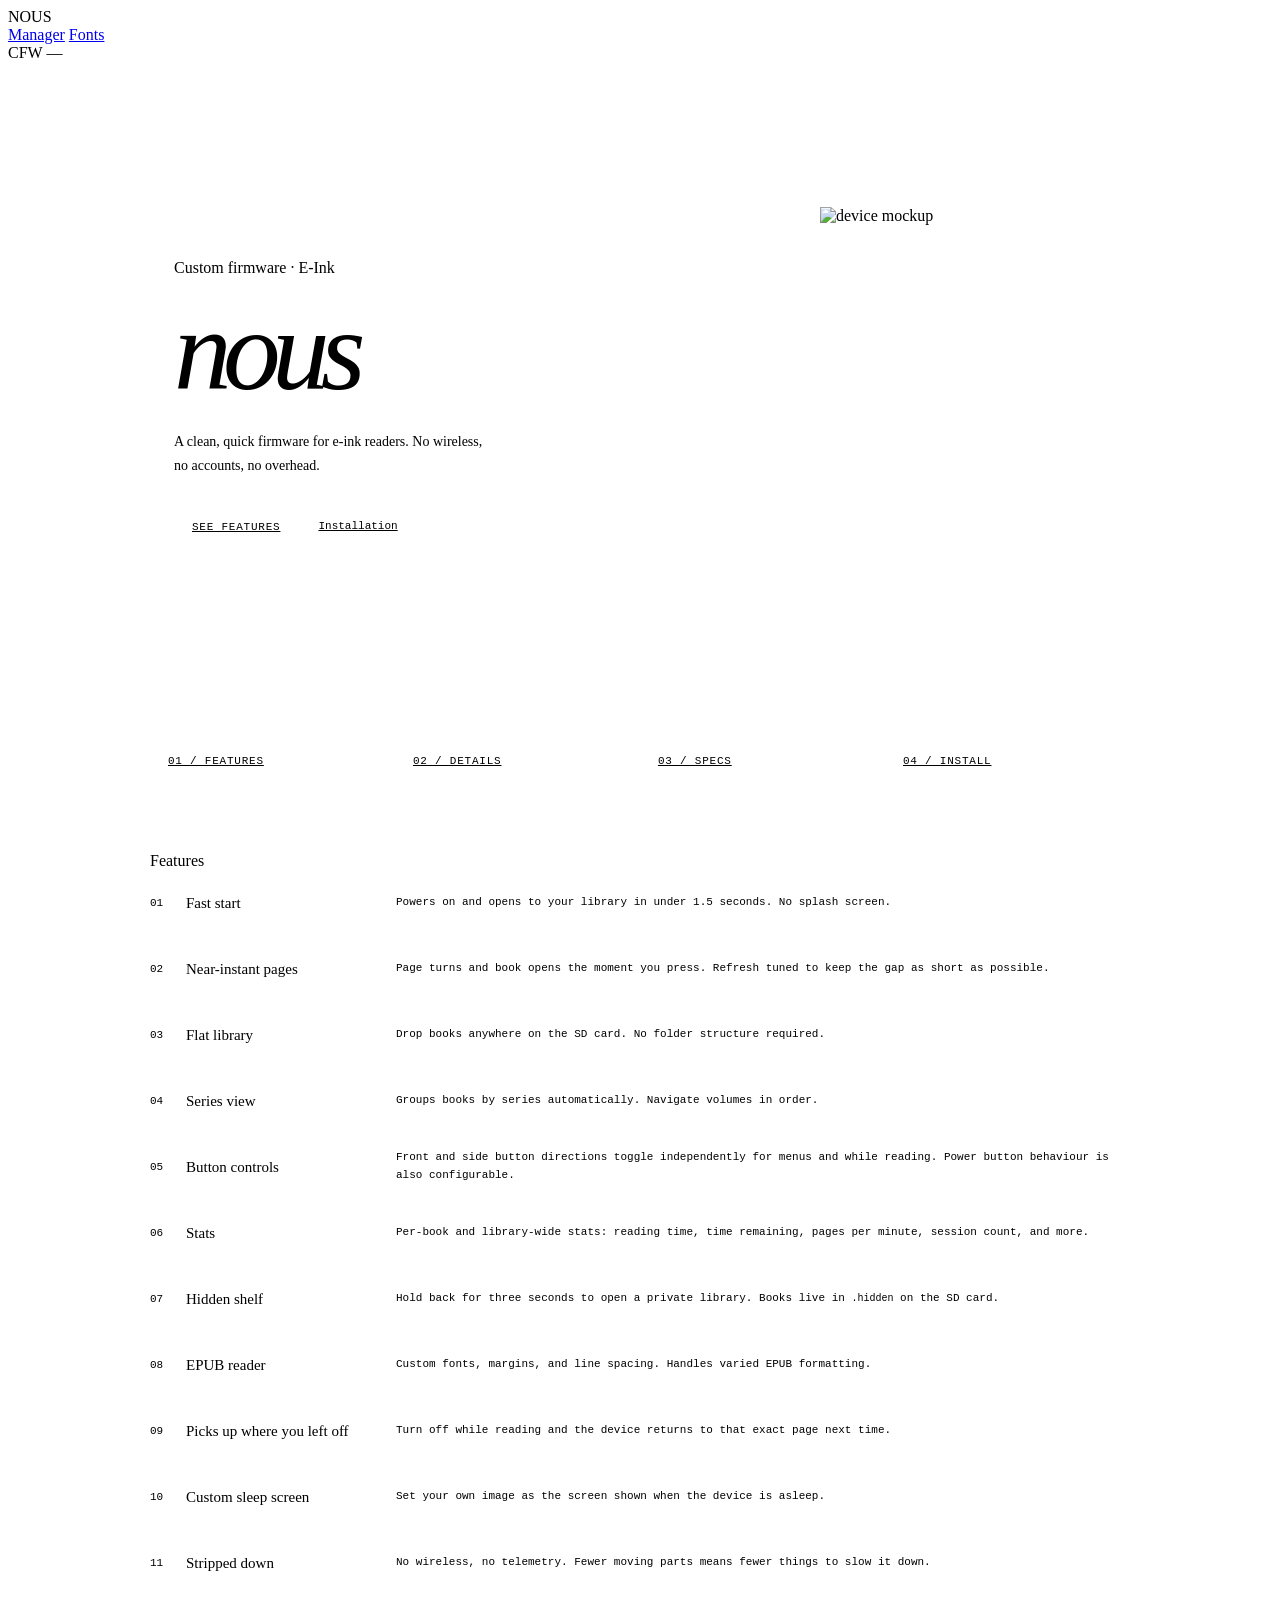
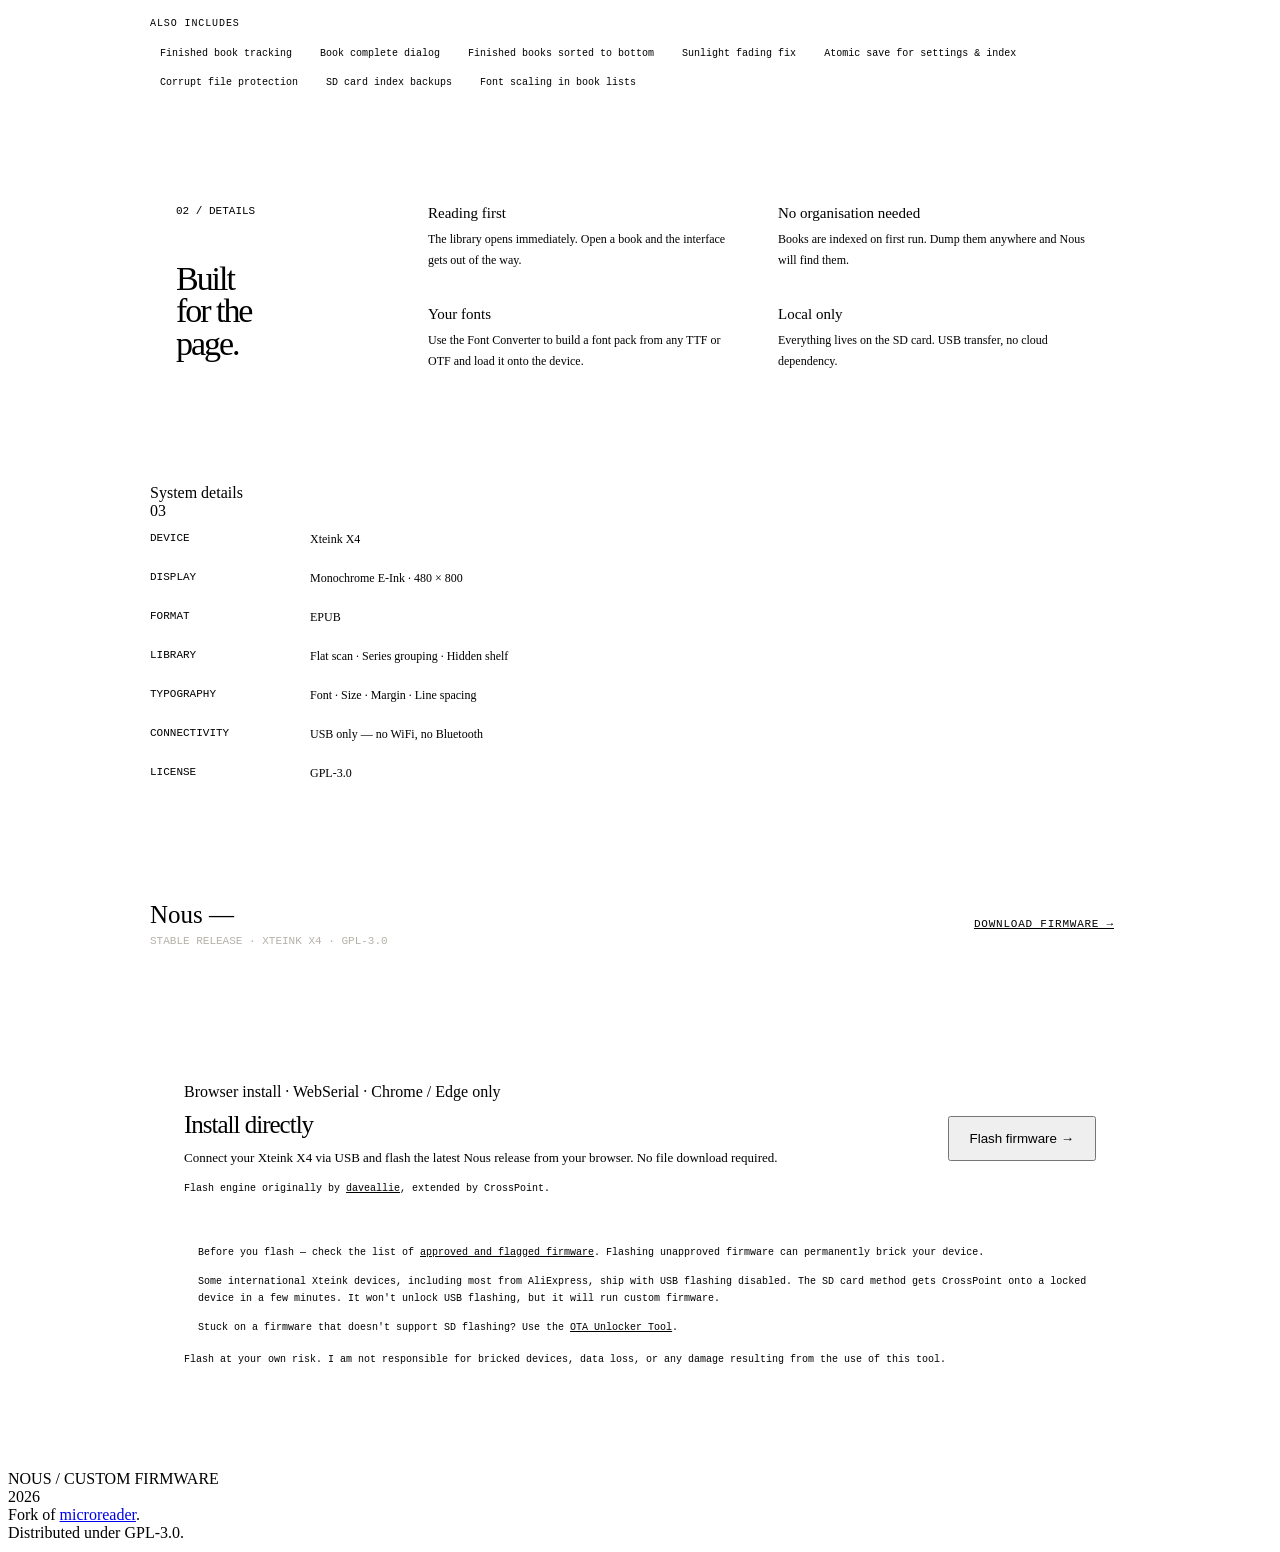
==== web/index.html @ e0e3e3c5 "Added download" ====
<!DOCTYPE html>
<html lang="en">
<head>
<meta charset="UTF-8">
<meta name="viewport" content="width=device-width, initial-scale=1.0">
<title>Nous — Custom Firmware</title>
<link rel="stylesheet" href="/css/style.css">
<style>
  /* ── Hero ── */
  .hero {
    max-width: 980px;
    margin: 0 auto;
    min-height: 680px;
    display: grid;
    grid-template-columns: 1fr 310px;
    gap: 80px;
    align-items: center;
  }
  .hero-copy { padding-left: 24px; }
  .hero h1 {
    font-size: clamp(68px, 9vw, 122px);
    line-height: .82;
    letter-spacing: -.075em;
    font-weight: 400;
    margin: 26px 0 32px;
  }
  .hero h1 em { font-style: italic; }
  .hero-text {
    max-width: 320px;
    color: var(--muted);
    font-size: 14px;
    line-height: 1.75;
  }
  .hero-actions {
    margin-top: 30px;
    display: flex;
    align-items: center;
    gap: 20px;
  }
  .action-primary {
    background: var(--ink);
    color: var(--bg);
    padding: 12px 18px;
    font-family: "DM Mono", monospace;
    font-size: 11px;
    text-transform: uppercase;
    letter-spacing: .07em;
    display: inline-block;
  }
  .action-primary:hover { background: #444; }
  .action-secondary {
    font-family: "DM Mono", monospace;
    font-size: 11px;
    color: var(--muted);
    border-bottom: 1px solid var(--muted);
    padding-bottom: 2px;
  }
  .action-secondary:hover { color: var(--ink); border-color: var(--ink); }

  /* ── Device mockup ── */
  .reader-wrap img {
    display: block;
    width: 272px;
    height: 390px;
    object-fit: cover;
  }

  /* ── Mini nav ── */
  .mini-nav {
    max-width: 980px;
    margin: 0 auto 72px;
    border-top: 1px solid var(--line);
    border-bottom: 1px solid var(--line);
    display: grid;
    grid-template-columns: repeat(4, 1fr);
  }
  .mini-nav a {
    padding: 13px 18px;
    border-right: 1px solid var(--line);
    font-family: "DM Mono", monospace;
    font-size: 11px;
    color: var(--muted);
    text-transform: uppercase;
    letter-spacing: .07em;
  }
  .mini-nav a:last-child { border-right: none; }
  .mini-nav a:hover { background: var(--soft); color: var(--ink); }

  /* ── Features ── */
  .feature-section { max-width: 980px; margin: 0 auto; padding-bottom: 80px; }
  .features { border-top: 1px solid var(--ink); }
  .feature {
    display: grid;
    grid-template-columns: 36px 210px 1fr;
    min-height: 66px;
    align-items: center;
    border-bottom: 1px solid var(--line);
  }
  .feature:hover { background: rgba(235,229,217,.45); }
  .feature-no { font-family: "DM Mono", monospace; font-size: 11px; color: var(--brown); }
  .feature-name { font-size: 15px; }
  .feature-description { font-family: "DM Mono", monospace; font-size: 11px; color: var(--muted); line-height: 1.6; }

  /* ── Also section ── */
  .also-section {
    border-top: 1px solid var(--line);
    padding: 22px 0 0;
    margin-top: 0;
  }
  .also-label {
    font-family: "DM Mono", monospace;
    font-size: 10px;
    color: var(--muted);
    text-transform: uppercase;
    letter-spacing: .09em;
    margin-bottom: 14px;
  }
  .also-grid {
    display: flex;
    flex-wrap: wrap;
    gap: 8px;
  }
  .also-grid span {
    font-family: "DM Mono", monospace;
    font-size: 10px;
    color: var(--muted);
    background: var(--soft);
    padding: 5px 10px;
    border: 1px solid var(--line);
  }

  /* ── Mid ── */
  .mid {
    max-width: 980px;
    margin: 0 auto 80px;
    display: grid;
    grid-template-columns: 240px 1fr;
    border-top: 1px solid var(--line);
    border-bottom: 1px solid var(--line);
  }
  .mid-label {
    padding: 32px 26px;
    border-right: 1px solid var(--line);
    background: var(--soft);
  }
  .mid-label .number { font-family: "DM Mono", monospace; font-size: 11px; color: var(--brown); }
  .mid-label h2 {
    font-size: 34px;
    line-height: .95;
    font-weight: 400;
    letter-spacing: -.06em;
    margin: 46px 0 0;
  }
  .mid-content {
    padding: 32px 38px;
    display: grid;
    grid-template-columns: 1fr 1fr;
    gap: 36px;
  }
  .small-block h3 { font-size: 15px; font-weight: 500; margin: 0 0 7px; }
  .small-block p { margin: 0; color: var(--muted); font-size: 12px; line-height: 1.72; }

  /* ── Specs ── */
  .spec-section { max-width: 980px; margin: 0 auto 80px; }
  .spec-table { border-top: 1px solid var(--ink); }
  .spec-row {
    display: grid;
    grid-template-columns: 160px 1fr;
    padding: 12px 0;
    border-bottom: 1px solid var(--line);
  }
  .spec-key { font-family: "DM Mono", monospace; font-size: 11px; color: var(--muted); text-transform: uppercase; }
  .spec-value { font-size: 12px; }

  /* ── Install ── */
  .install {
    max-width: 980px;
    margin: 0 auto 80px;
    background: var(--ink);
    color: var(--bg);
    padding: 28px 34px;
    display: flex;
    justify-content: space-between;
    align-items: center;
  }
  .install h2 { font-size: 25px; font-weight: 400; margin: 0 0 6px; }
  .install p { margin: 0; color: #b5b1a8; font-family: "DM Mono", monospace; font-size: 11px; }
  .install a {
    background: var(--bg);
    color: var(--ink);
    padding: 11px 16px;
    font-family: "DM Mono", monospace;
    font-size: 11px;
    text-transform: uppercase;
    letter-spacing: .07em;
    flex-shrink: 0;
    margin-left: 24px;
  }
  .install a:hover { background: var(--soft); }

  /* ── Flash section ── */
  .flash-section {
    max-width: 980px;
    margin: 0 auto 80px;
    border: 1px solid var(--line);
  }
  .flash-main {
    display: flex;
    justify-content: space-between;
    align-items: flex-start;
    gap: 32px;
    padding: 28px 34px;
    border-bottom: 1px solid var(--line);
  }
  .flash-credits {
    font-family: "DM Mono", monospace;
    font-size: 10px;
    color: var(--muted);
  }
  .flash-notices {
    padding: 22px 34px;
    display: flex;
    flex-direction: column;
    gap: 12px;
  }
  .flash-notice {
    font-family: "DM Mono", monospace;
    font-size: 10px;
    color: var(--muted);
    line-height: 1.7;
    padding-left: 14px;
    border-left: 2px solid var(--line);
  }
  .flash-notice-warn {
    border-left-color: var(--warn);
    color: var(--ink);
  }
  .flash-disclaimer {
    font-family: "DM Mono", monospace;
    font-size: 10px;
    color: var(--muted);
    line-height: 1.6;
    margin-top: 4px;
  }
  .flash-notices a, .flash-main a {
    color: var(--ink);
    border-bottom: 1px solid var(--ink);
    padding-bottom: 1px;
  }
  .flash-notices a:hover, .flash-main a:hover {
    color: var(--brown);
    border-color: var(--brown);
  }
  .flash-step {
    display: flex;
    align-items: center;
    gap: 10px;
    font-family: "DM Mono", monospace;
    font-size: 10px;
    color: var(--muted);
    padding: 5px 0;
  }
  .flash-step.running { color: var(--ink); }
  .flash-step.done { color: var(--ok); }
  .flash-step.error { color: var(--err); }
  .step-dot {
    width: 6px; height: 6px;
    border-radius: 50%;
    background: var(--line);
    flex-shrink: 0;
  }
  .flash-step.running .step-dot { background: var(--ink); }
  .flash-step.done .step-dot { background: var(--ok); }
  .flash-step.error .step-dot { background: var(--err); }

  /* ── Mobile ── */
  @media (max-width: 750px) {
    .hero { display: block; min-height: auto; padding: 68px 12px 80px; }
    .hero-copy { padding-left: 0; }
    .hero h1 { font-size: 23vw; }
    .reader-wrap { margin-top: 80px; }
    .reader { width: 250px; height: 355px; }
    .mini-nav { grid-template-columns: 1fr 1fr; margin-bottom: 52px; }
    .mini-nav a:nth-child(2) { border-right: none; }
    .mini-nav a:nth-child(-n+2) { border-bottom: 1px solid var(--line); }
    .feature { grid-template-columns: 30px 1fr; padding: 13px 0; }
    .feature-description { grid-column: 2; margin-top: 4px; }
    .mid { grid-template-columns: 1fr; }
    .mid-label { border-right: none; border-bottom: 1px solid var(--line); }
    .mid-content { grid-template-columns: 1fr; gap: 22px; }
    .spec-row { grid-template-columns: 110px 1fr; }
    .install { display: block; padding: 22px; }
    .install a { display: inline-block; margin-top: 22px; margin-left: 0; }
    .flash-main { flex-direction: column; padding: 22px; }
    .flash-notices { padding: 16px 22px; }
  }
</style>
</head>
<body>

<header class="top">
  <span class="wordmark">NOUS</span>
  <nav class="top-nav">
    <a href="/manager">Manager</a>
    <a href="/fonts">Fonts</a>
  </nav>
  <div class="top-right">
    <span>CFW</span>
    <span id="version">—</span>
  </div>
</header>

<div class="frame">

  <!-- HERO -->
  <section class="hero">
    <div class="hero-copy">
      <div class="tiny-label">Custom firmware · E-Ink</div>
      <h1><em>nous</em></h1>
      <div class="hero-text">
        A clean, quick firmware for e-ink readers.
        No wireless, no accounts, no overhead.
      </div>
      <div class="hero-actions">
        <a href="#features" class="action-primary">See features</a>
        <a href="#install" class="action-secondary">Installation</a>
      </div>
    </div>

    <div class="reader-wrap">
      <img src="https://placehold.co/272x390/222220/eeeade?text=device" alt="device mockup">
    </div>
  </section>

  <!-- MINI NAV -->
  <nav class="mini-nav">
    <a href="#features">01 / Features</a>
    <a href="#details">02 / Details</a>
    <a href="#specs">03 / Specs</a>
    <a href="#install">04 / Install</a>
  </nav>

  <!-- FEATURES -->
  <section class="feature-section" id="features">
    <div class="section-top">
      <div class="section-title">Features</div>
    </div>
    <div class="features">
      <div class="feature">
        <div class="feature-no">01</div>
        <div class="feature-name">Fast start</div>
        <div class="feature-description">Powers on and opens to your library in under 1.5 seconds. No splash screen.</div>
      </div>
      <div class="feature">
        <div class="feature-no">02</div>
        <div class="feature-name">Near-instant pages</div>
        <div class="feature-description">Page turns and book opens the moment you press. Refresh tuned to keep the gap as short as possible.</div>
      </div>
      <div class="feature">
        <div class="feature-no">03</div>
        <div class="feature-name">Flat library</div>
        <div class="feature-description">Drop books anywhere on the SD card. No folder structure required.</div>
      </div>
      <div class="feature">
        <div class="feature-no">04</div>
        <div class="feature-name">Series view</div>
        <div class="feature-description">Groups books by series automatically. Navigate volumes in order.</div>
      </div>
      <div class="feature">
        <div class="feature-no">05</div>
        <div class="feature-name">Button controls</div>
        <div class="feature-description">Front and side button directions toggle independently for menus and while reading. Power button behaviour is also configurable.</div>
      </div>
      <div class="feature">
        <div class="feature-no">06</div>
        <div class="feature-name">Stats</div>
        <div class="feature-description">Per-book and library-wide stats: reading time, time remaining, pages per minute, session count, and more.</div>
      </div>
      <div class="feature">
        <div class="feature-no">07</div>
        <div class="feature-name">Hidden shelf</div>
        <div class="feature-description">Hold back for three seconds to open a private library. Books live in <span style="font-family:'DM Mono',monospace;font-size:10px">.hidden</span> on the SD card.</div>
      </div>
      <div class="feature">
        <div class="feature-no">08</div>
        <div class="feature-name">EPUB reader</div>
        <div class="feature-description">Custom fonts, margins, and line spacing. Handles varied EPUB formatting.</div>
      </div>
      <div class="feature">
        <div class="feature-no">09</div>
        <div class="feature-name">Picks up where you left off</div>
        <div class="feature-description">Turn off while reading and the device returns to that exact page next time.</div>
      </div>
      <div class="feature">
        <div class="feature-no">10</div>
        <div class="feature-name">Custom sleep screen</div>
        <div class="feature-description">Set your own image as the screen shown when the device is asleep.</div>
      </div>
      <div class="feature">
        <div class="feature-no">11</div>
        <div class="feature-name">Stripped down</div>
        <div class="feature-description">No wireless, no telemetry. Fewer moving parts means fewer things to slow it down.</div>
      </div>
    </div>

    <div class="also-section">
      <div class="also-label">Also includes</div>
      <div class="also-grid">
        <span>Finished book tracking</span>
        <span>Book complete dialog</span>
        <span>Finished books sorted to bottom</span>
        <span>Sunlight fading fix</span>
        <span>Atomic save for settings &amp; index</span>
        <span>Corrupt file protection</span>
        <span>SD card index backups</span>
        <span>Font scaling in book lists</span>
      </div>
    </div>
  </section>

  <!-- DETAILS -->
  <section class="mid" id="details">
    <div class="mid-label">
      <div class="number">02 / DETAILS</div>
      <h2>Built<br>for the<br>page.</h2>
    </div>
    <div class="mid-content">
      <div class="small-block">
        <h3>Reading first</h3>
        <p>The library opens immediately. Open a book and the interface gets out of the way.</p>
      </div>
      <div class="small-block">
        <h3>No organisation needed</h3>
        <p>Books are indexed on first run. Dump them anywhere and Nous will find them.</p>
      </div>
      <div class="small-block">
        <h3>Your fonts</h3>
        <p>Use the Font Converter to build a font pack from any TTF or OTF and load it onto the device.</p>
      </div>
      <div class="small-block">
        <h3>Local only</h3>
        <p>Everything lives on the SD card. USB transfer, no cloud dependency.</p>
      </div>
    </div>
  </section>

  <!-- SPECS -->
  <section class="spec-section" id="specs">
    <div class="section-top">
      <div class="section-title">System details</div>
      <div class="section-number">03</div>
    </div>
    <div class="spec-table">
      <div class="spec-row">
        <div class="spec-key">Device</div>
        <div class="spec-value">Xteink X4</div>
      </div>
      <div class="spec-row">
        <div class="spec-key">Display</div>
        <div class="spec-value">Monochrome E-Ink · 480 × 800</div>
      </div>
      <div class="spec-row">
        <div class="spec-key">Format</div>
        <div class="spec-value">EPUB</div>
      </div>
      <div class="spec-row">
        <div class="spec-key">Library</div>
        <div class="spec-value">Flat scan · Series grouping · Hidden shelf</div>
      </div>
      <div class="spec-row">
        <div class="spec-key">Typography</div>
        <div class="spec-value">Font · Size · Margin · Line spacing</div>
      </div>
      <div class="spec-row">
        <div class="spec-key">Connectivity</div>
        <div class="spec-value">USB only — no WiFi, no Bluetooth</div>
      </div>
      <div class="spec-row">
        <div class="spec-key">License</div>
        <div class="spec-value">GPL-3.0</div>
      </div>
    </div>
  </section>

  <!-- INSTALL -->
  <section class="install" id="install">
    <div>
      <h2>Nous <span id="install-version">—</span></h2>
      <p>STABLE RELEASE · XTEINK X4 · GPL-3.0</p>
    </div>
    <a href="https://github.com/unitreign/nous/releases/latest" target="_blank" rel="noopener">
      Download firmware →
    </a>
  </section>

  <!-- BROWSER FLASH -->
  <section class="flash-section">
    <div class="flash-main">
      <div class="flash-left">
        <div class="tiny-label" style="margin-bottom:10px">Browser install · WebSerial · Chrome / Edge only</div>
        <h2 style="font-size:25px;font-weight:400;margin:0 0 8px;letter-spacing:-.04em">Install directly</h2>
        <p style="margin:0 0 14px;font-size:13px;color:var(--muted);line-height:1.7">
          Connect your Xteink X4 via USB and flash the latest Nous release from your browser. No file download required.
        </p>
        <div class="flash-credits">
          Flash engine originally by <a href="https://github.com/daveallie" target="_blank" rel="noopener">daveallie</a>,
          extended by CrossPoint.
        </div>
      </div>
      <button id="flash-btn" class="btn-primary" style="flex-shrink:0;align-self:center;padding:13px 20px">
        Flash firmware →
      </button>
    </div>

    <div class="flash-notices">
      <div class="flash-notice flash-notice-warn">
        Before you flash — check the list of
        <a href="https://brickclub.pages.dev/" target="_blank" rel="noopener">approved and flagged firmware</a>.
        Flashing unapproved firmware can permanently brick your device.
      </div>
      <div class="flash-notice">
        Some international Xteink devices, including most from AliExpress, ship with USB flashing disabled.
        The SD card method gets CrossPoint onto a locked device in a few minutes.
        It won't unlock USB flashing, but it will run custom firmware.
      </div>
      <div class="flash-notice">
        Stuck on a firmware that doesn't support SD flashing? Use the
        <a href="https://crosspointreader.com/unlocker" target="_blank" rel="noopener">OTA Unlocker Tool</a>.
      </div>
      <div class="flash-disclaimer">
        Flash at your own risk. I am not responsible for bricked devices, data loss, or any damage
        resulting from the use of this tool.
      </div>
    </div>
  </section>

</div>

<!-- CONFIRM MODAL -->
<div id="flash-confirm-modal" class="modal" style="display:none">
  <div class="modal-box">
    <div class="modal-title">Flash Nous to Xteink X4?</div>
    <div class="modal-body">
      <p style="margin:0 0 10px">This will download the latest release and flash it to your Xteink X4.</p>
      <p style="margin:0">
        Flashing carries risk. I am not responsible for bricked devices,
        data loss, or any damage resulting from this tool.
      </p>
    </div>
    <div class="modal-actions">
      <button class="btn-secondary" id="flash-cancel-btn">Cancel</button>
      <button class="btn-primary" id="flash-go-btn">I understand — connect device</button>
    </div>
  </div>
</div>

<!-- PROGRESS MODAL -->
<div id="flash-progress-modal" class="modal" style="display:none">
  <div class="modal-box" style="min-width:380px">
    <div class="modal-title" id="flash-modal-title">Flashing Nous…</div>
    <div id="flash-steps-list" style="margin:16px 0"></div>
    <div class="progress-wrap" id="flash-prog-wrap">
      <div class="progress-fill" id="flash-prog-fill"></div>
    </div>
    <div class="status-bar" id="flash-prog-status" style="margin-top:8px"></div>
    <div id="flash-success" style="display:none;margin-top:18px">
      <div class="status-bar status-ok" style="margin-bottom:14px">
        Flash complete. Unplug and replug the USB cable to restart — or unplug, press the reset button, then hold the power button for a few seconds.
      </div>
      <button class="btn-primary" id="flash-close-btn">Close</button>
    </div>
    <div id="flash-error" style="display:none;margin-top:18px">
      <div class="status-bar status-err" id="flash-error-msg" style="margin-bottom:14px"></div>
      <button class="btn-secondary" id="flash-error-close-btn">Close</button>
    </div>
  </div>
</div>

<footer>
  <div>
    NOUS / CUSTOM FIRMWARE<br>
    2026
  </div>
  <div class="fork">
    Fork of <a href="https://github.com/CidVonHighwind/microreader" target="_blank" rel="noopener">microreader</a>.<br>
    Distributed under GPL-3.0.
  </div>
</footer>

<script>
  document.querySelectorAll('.top-nav a').forEach(a => {
    if (a.getAttribute('href') === location.pathname) a.classList.add('active');
  });
  fetch('https://api.github.com/repos/unitreign/nous/releases/latest')
    .then(r => r.ok ? r.json() : null)
    .then(d => {
      if (!d || !d.tag_name) return;
      const v = d.tag_name;
      document.getElementById('version').textContent = v;
      document.getElementById('install-version').textContent = v;
    })
    .catch(() => {});
</script>
<script type="module">
  import { runFlash, STEPS } from '/js/nous-flasher.js';

  const flashBtn       = document.getElementById('flash-btn');
  const confirmModal   = document.getElementById('flash-confirm-modal');
  const progressModal  = document.getElementById('flash-progress-modal');
  const cancelBtn      = document.getElementById('flash-cancel-btn');
  const goBtn          = document.getElementById('flash-go-btn');
  const closeBtn       = document.getElementById('flash-close-btn');
  const errCloseBtn    = document.getElementById('flash-error-close-btn');
  const stepsList      = document.getElementById('flash-steps-list');
  const progWrap       = document.getElementById('flash-prog-wrap');
  const progFill       = document.getElementById('flash-prog-fill');
  const progStatus     = document.getElementById('flash-prog-status');
  const successEl      = document.getElementById('flash-success');
  const errorEl        = document.getElementById('flash-error');
  const errorMsg       = document.getElementById('flash-error-msg');
  const modalTitle     = document.getElementById('flash-modal-title');

  // WebSerial availability check
  if (!('serial' in navigator)) {
    flashBtn.textContent = 'WebSerial not supported (use Chrome/Edge)';
    flashBtn.disabled = true;
  }

  flashBtn.addEventListener('click', () => { confirmModal.style.display = 'flex'; });
  cancelBtn.addEventListener('click', () => { confirmModal.style.display = 'none'; });
  closeBtn.addEventListener('click', () => { progressModal.style.display = 'none'; });
  errCloseBtn.addEventListener('click', () => { progressModal.style.display = 'none'; });

  // Step elements keyed by index
  let stepEls = [];

  function initStepsUI() {
    stepsList.innerHTML = '';
    stepEls = STEPS.map((label, i) => {
      const el = document.createElement('div');
      el.className = 'flash-step';
      el.innerHTML = `<span class="step-dot"></span><span>${label}</span>`;
      stepsList.appendChild(el);
      return el;
    });
    progWrap.classList.remove('visible');
    progFill.style.width = '0';
    progStatus.textContent = '';
    successEl.style.display = 'none';
    errorEl.style.display = 'none';
    modalTitle.textContent = 'Flashing Nous…';
  }

  goBtn.addEventListener('click', async () => {
    confirmModal.style.display = 'none';
    initStepsUI();
    progressModal.style.display = 'flex';

    try {
      await runFlash({
        onStep(i, label, status) {
          stepEls.forEach((el, j) => {
            if (j < i) el.className = 'flash-step done';
            else if (j === i) el.className = `flash-step ${status}`;
            else el.className = 'flash-step';
          });
        },
        onProgress(label, done, total) {
          progWrap.classList.add('visible');
          progFill.style.width = total ? `${(done / total * 100).toFixed(1)}%` : '0';
          progStatus.textContent = `${label} — ${total ? Math.round(done / total * 100) : 0}%`;
        },
        onStatus(msg) {
          progStatus.textContent = msg;
        },
      });
      modalTitle.textContent = 'Done';
      successEl.style.display = 'block';
    } catch (err) {
      modalTitle.textContent = 'Flash failed';
      errorMsg.textContent = err.message || String(err);
      errorEl.style.display = 'block';
      // Mark the running step as errored
      stepEls.forEach(el => { if (el.classList.contains('running')) el.className = 'flash-step error'; });
    }
  });
</script>
</body>
</html>
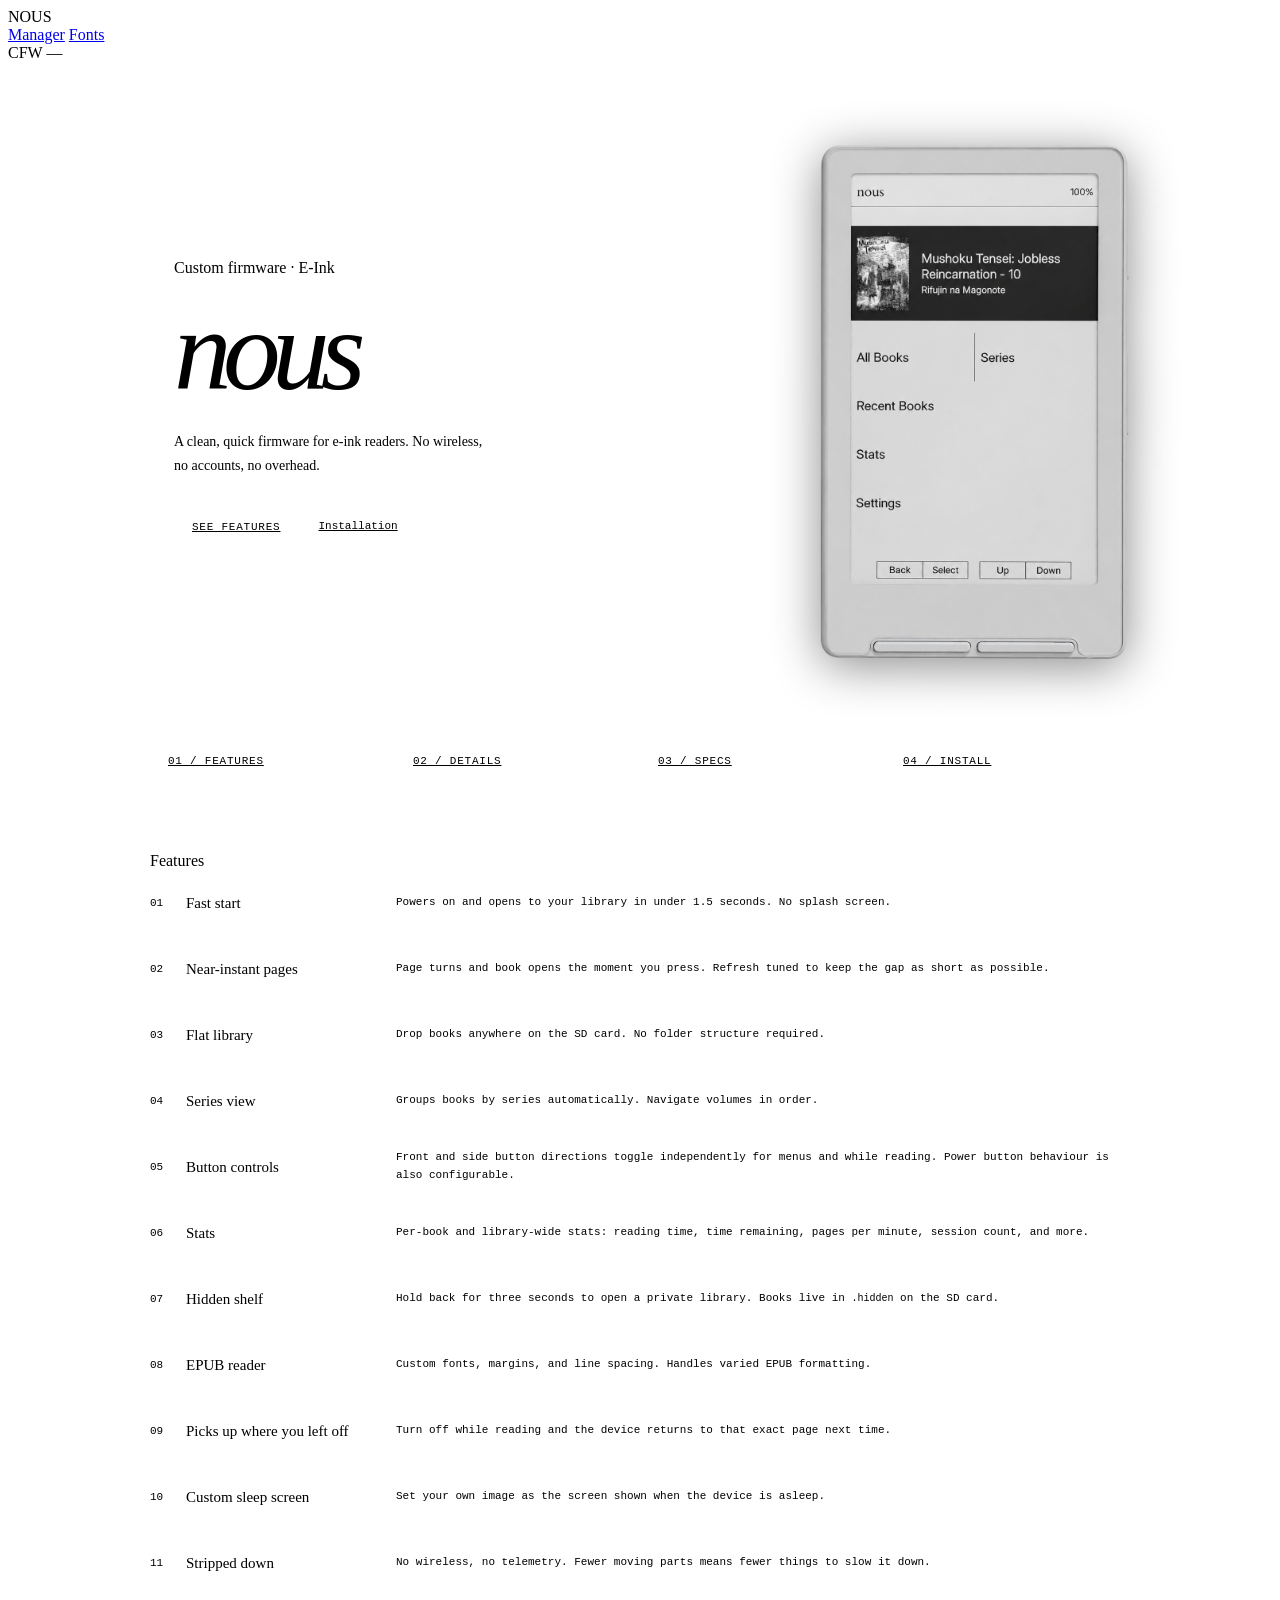
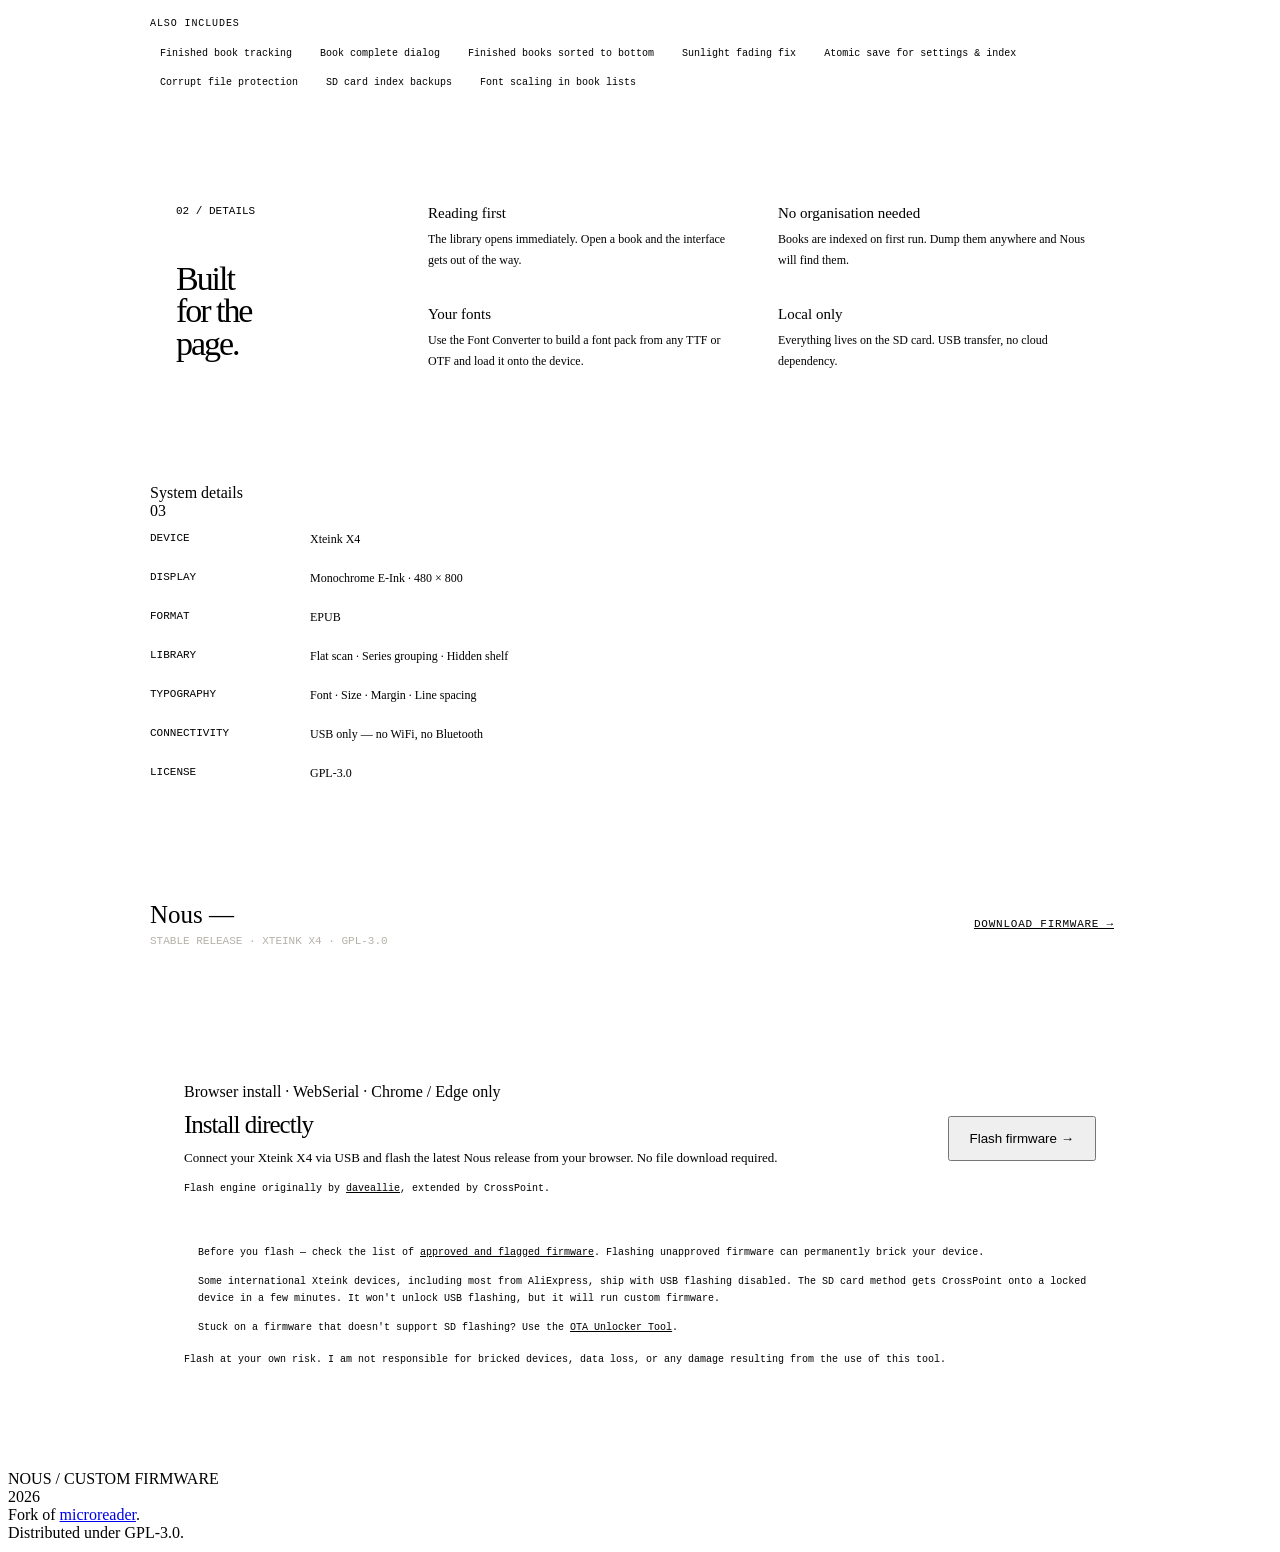
==== commit c71d7abd: "font manager + image" ====
--- a/web/index.html
+++ b/web/index.html
@@ -60,9 +60,8 @@
   /* ── Device mockup ── */
   .reader-wrap img {
     display: block;
-    width: 272px;
-    height: 390px;
-    object-fit: cover;
+    max-width: 100%;
+    height: auto;
   }
 
   /* ── Mini nav ── */
@@ -328,7 +327,7 @@
     </div>
 
     <div class="reader-wrap">
-      <img src="https://placehold.co/272x390/222220/eeeade?text=device" alt="device mockup">
+      <img src="/images/device.png" alt="device mockup" style="filter:drop-shadow(0 8px 24px rgba(0,0,0,0.45))">
     </div>
   </section>
 
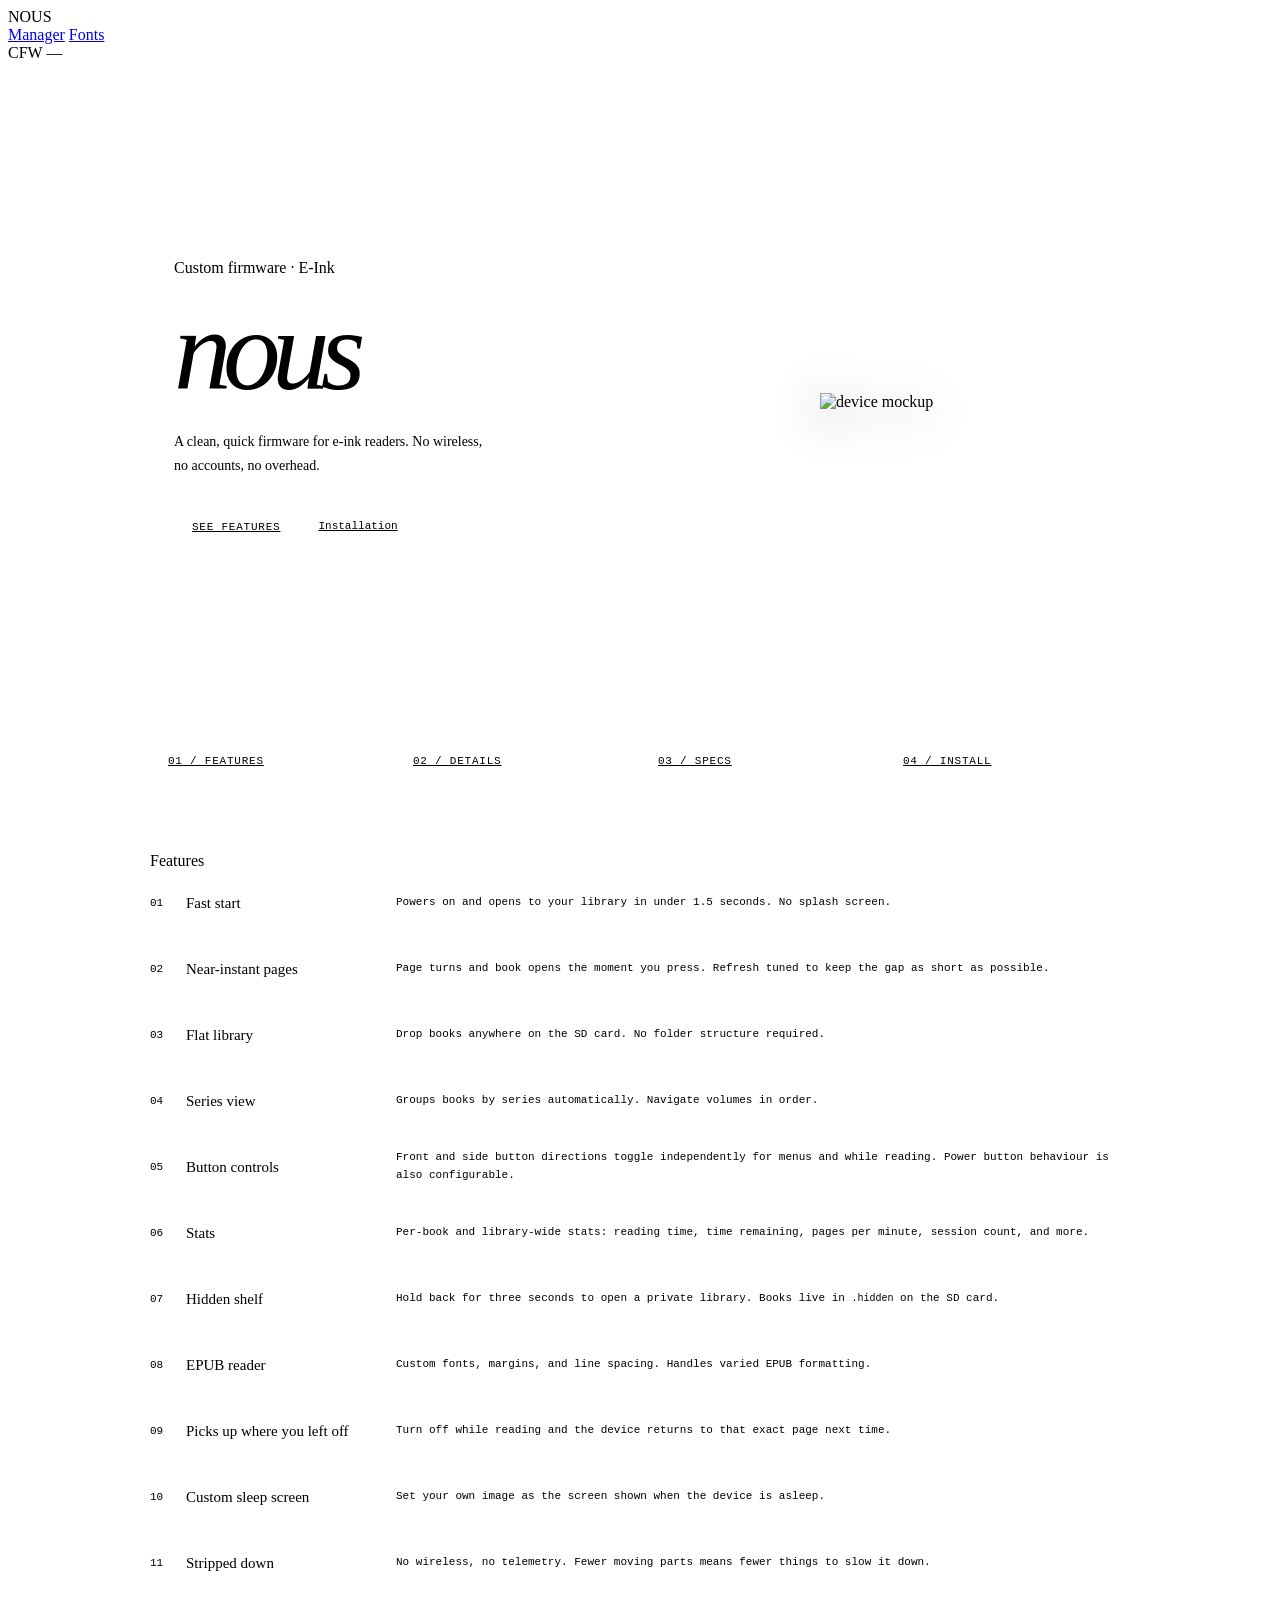
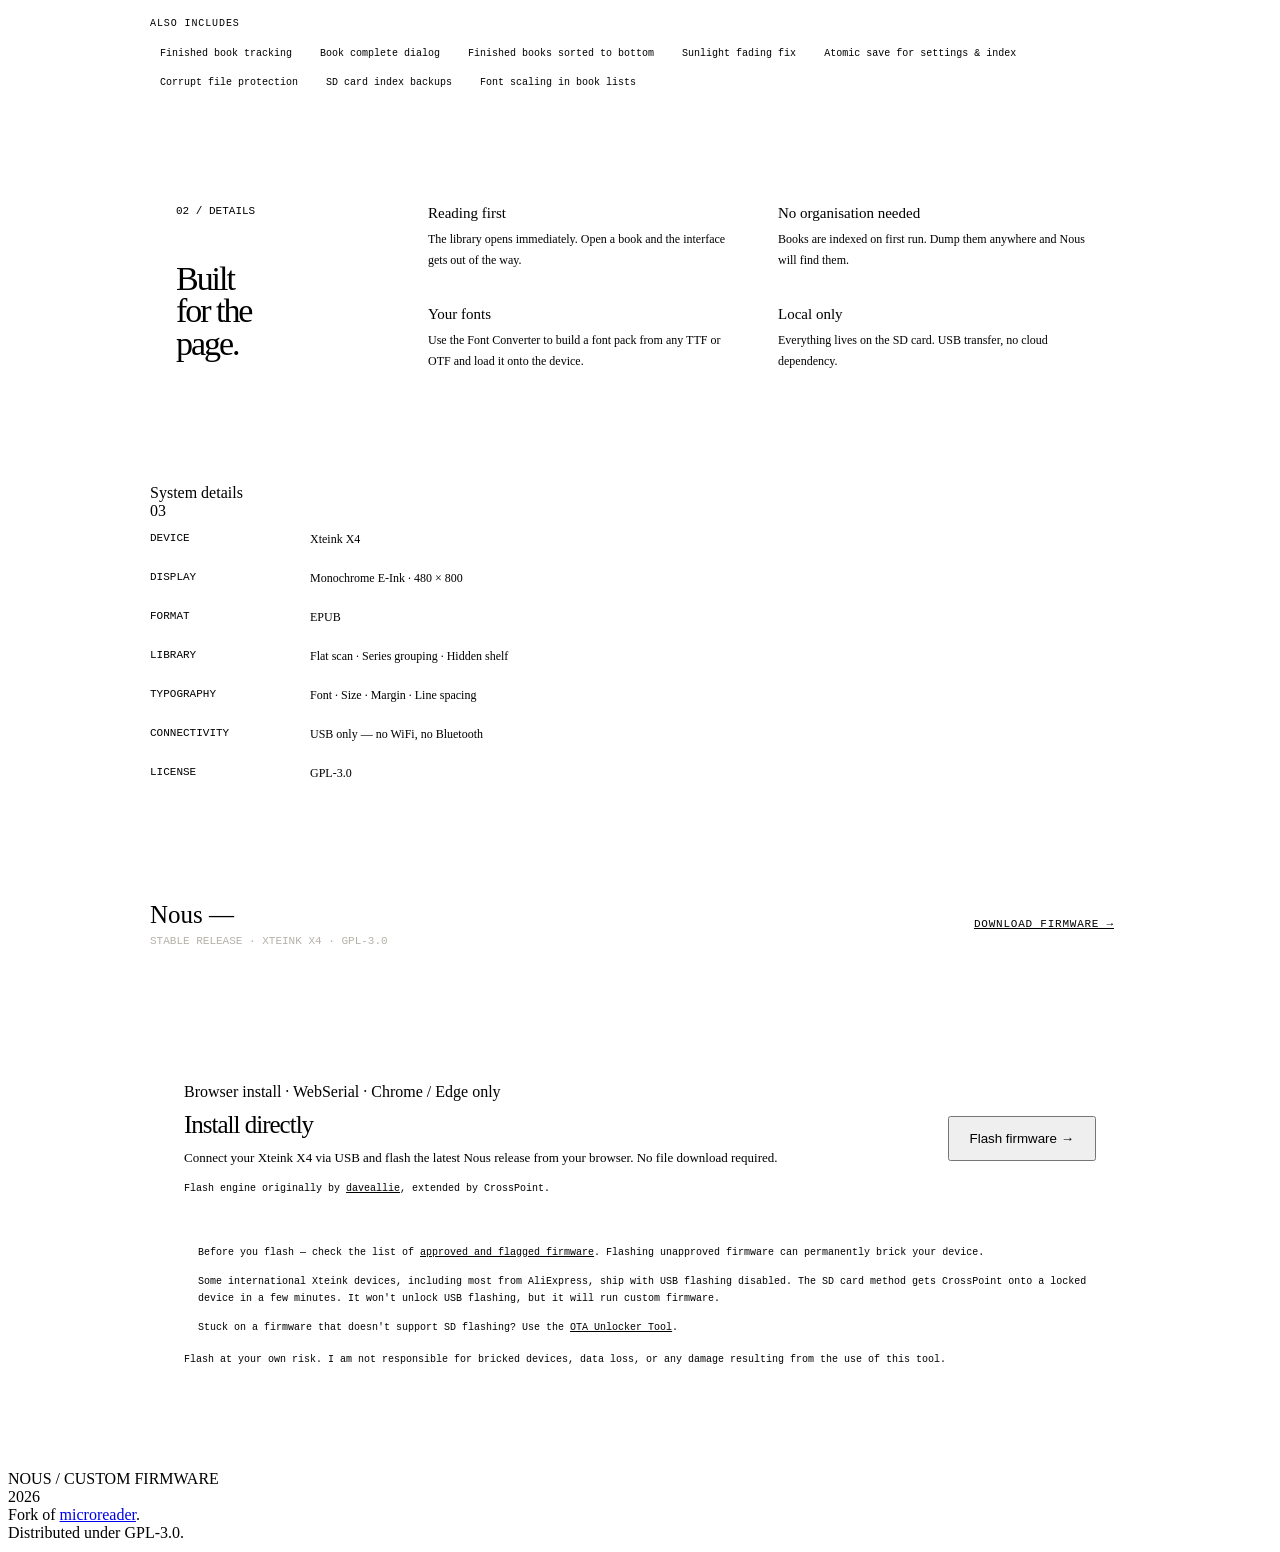
==== commit 22c4e5ef: "img" ====
--- a/web/index.html
+++ b/web/index.html
@@ -327,7 +327,7 @@
     </div>
 
     <div class="reader-wrap">
-      <img src="/images/device.png" alt="device mockup" style="filter:drop-shadow(0 8px 24px rgba(0,0,0,0.45))">
+      <img src="https://raw.githubusercontent.com/unitreign/nous/main/images/devicedesk.png" alt="device mockup" style="filter:drop-shadow(0 8px 24px rgba(0,0,0,0.45))">
     </div>
   </section>
 
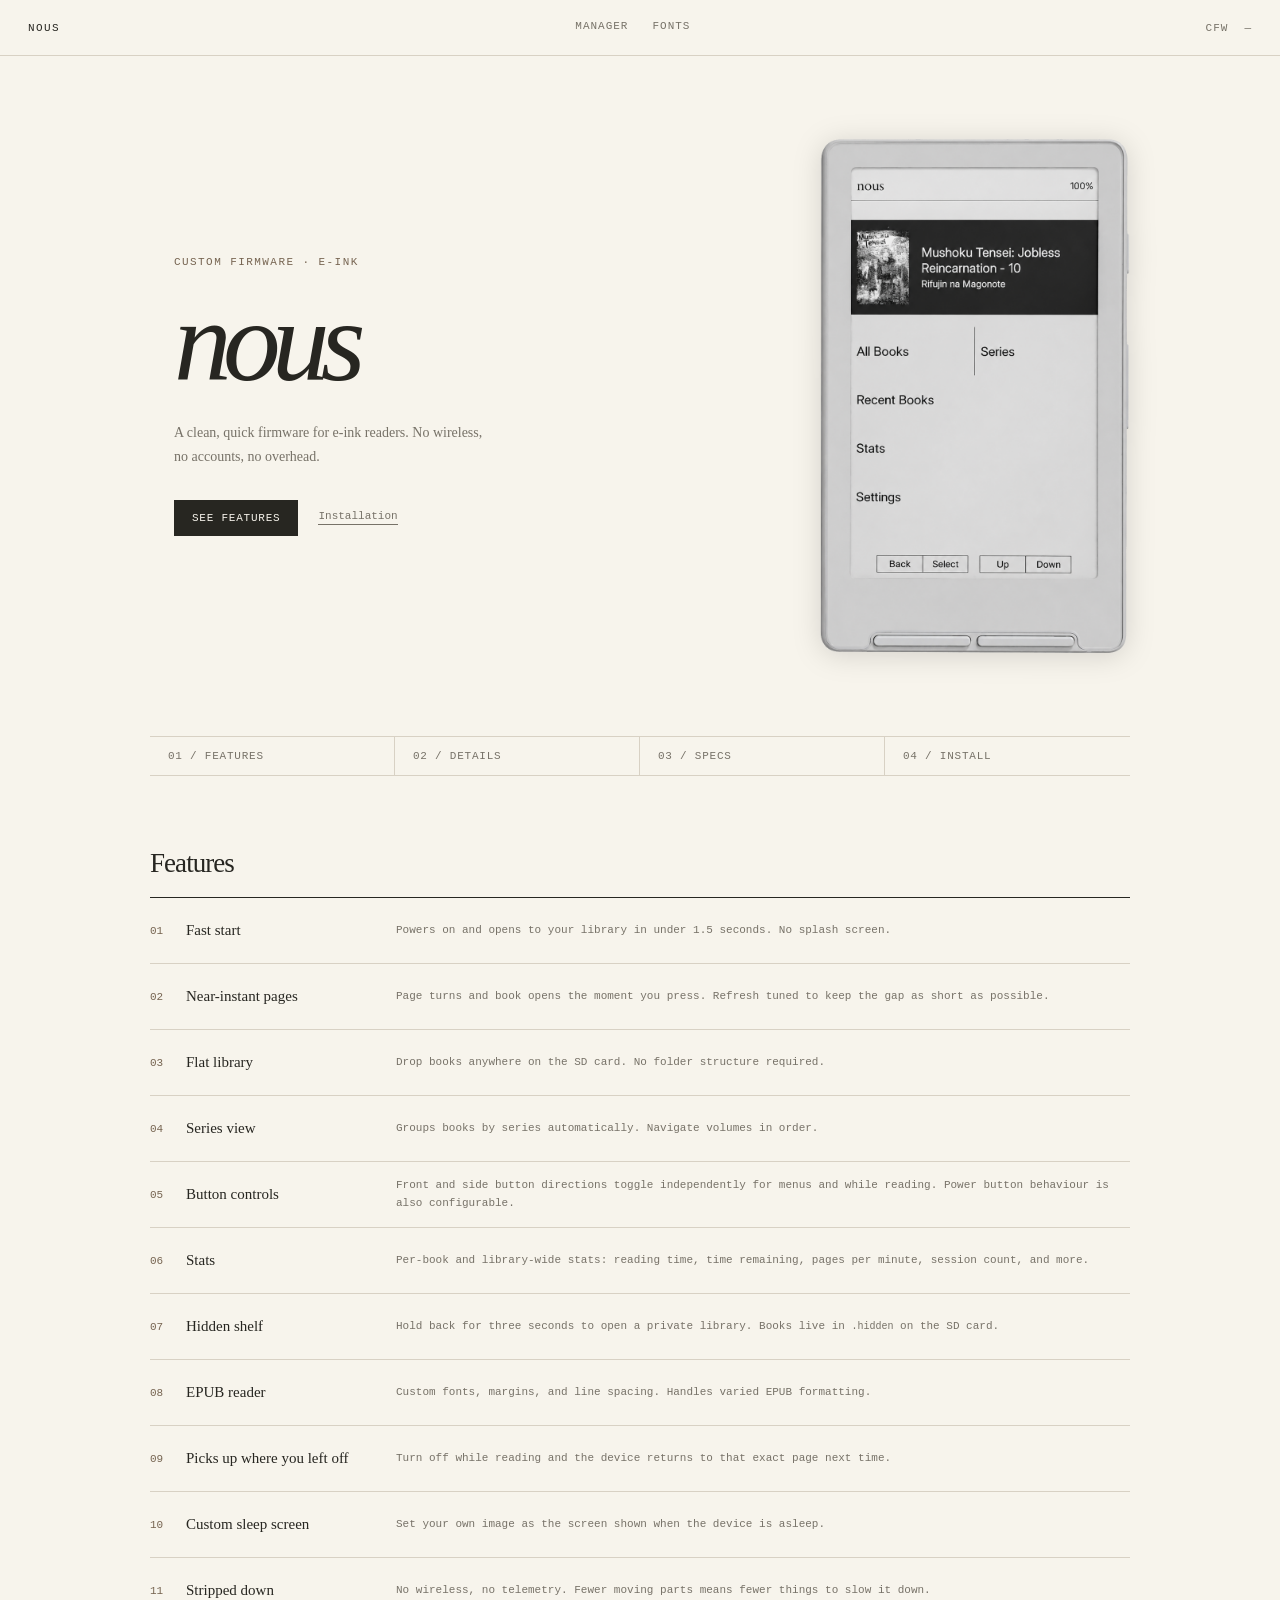
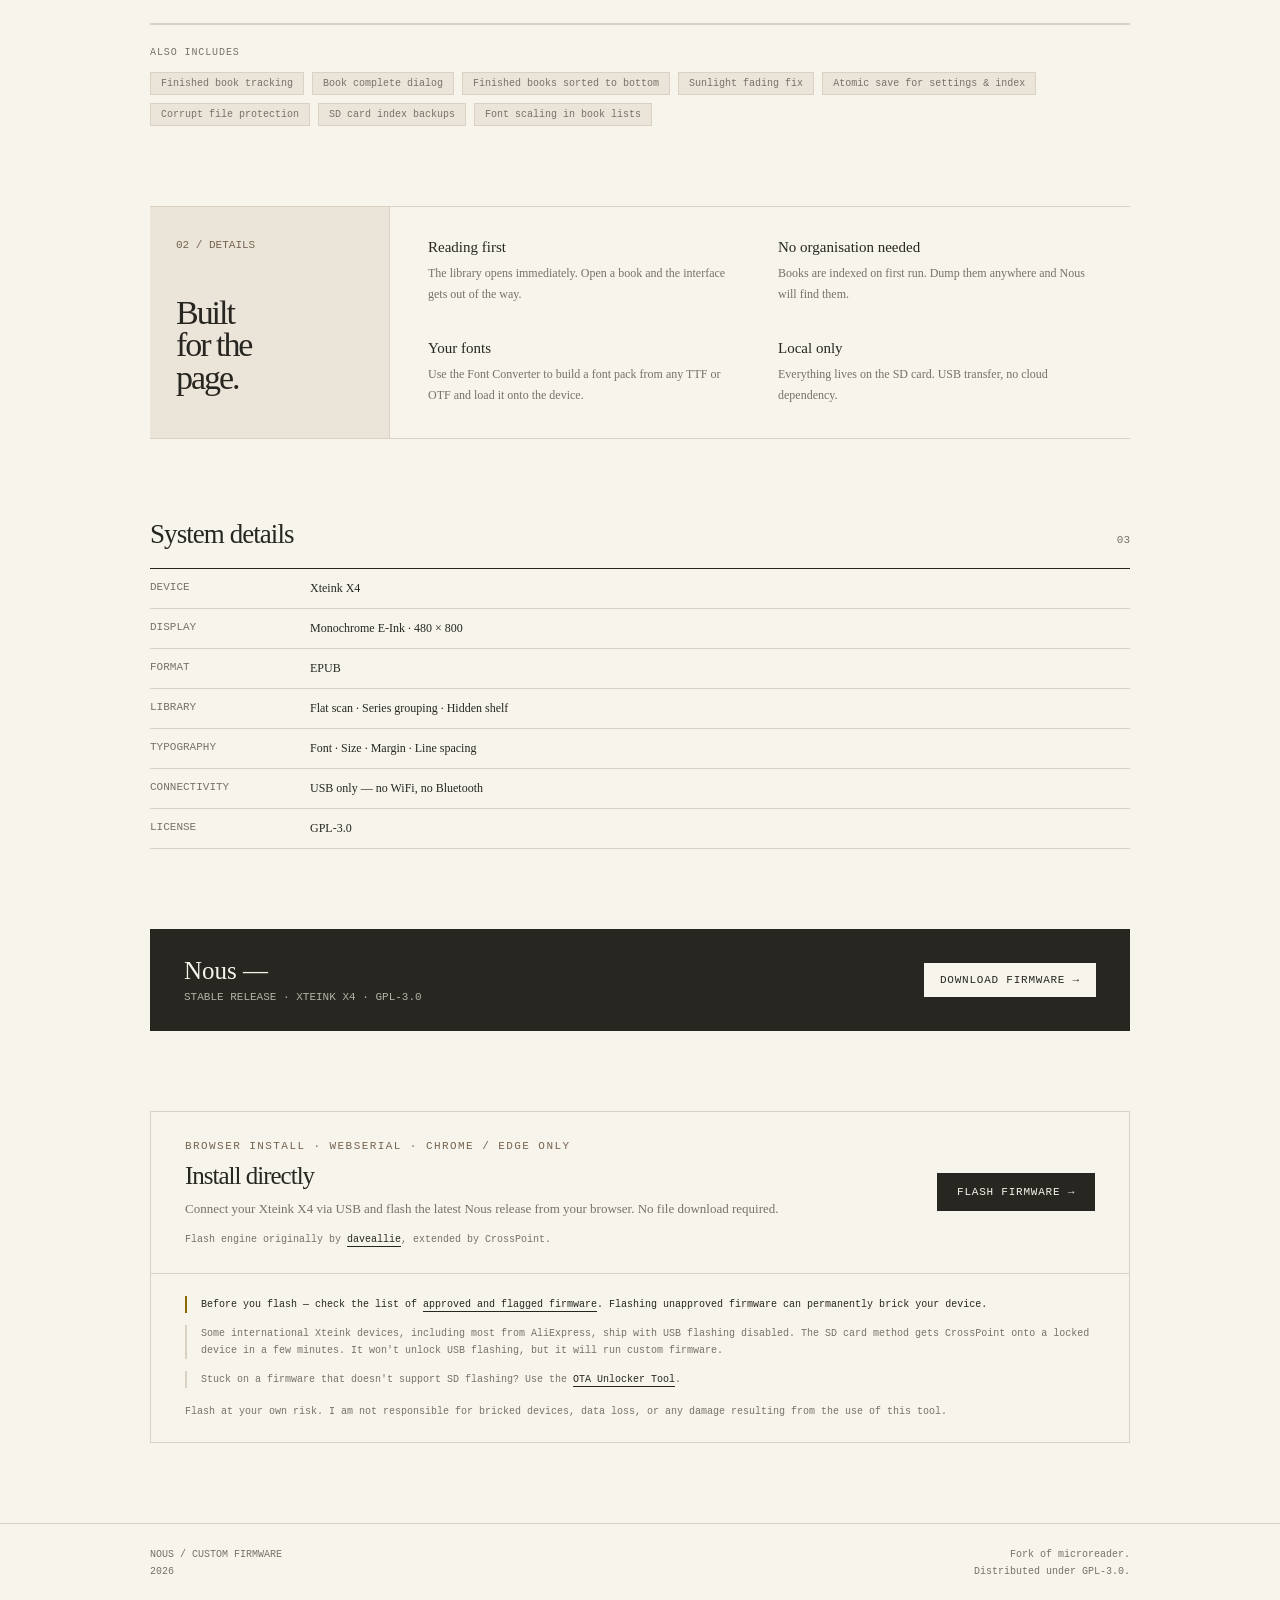
==== commit c92dcfef: "updated links" ====
--- a/web/index.html
+++ b/web/index.html
@@ -4,7 +4,7 @@
 <meta charset="UTF-8">
 <meta name="viewport" content="width=device-width, initial-scale=1.0">
 <title>Nous — Custom Firmware</title>
-<link rel="stylesheet" href="/css/style.css">
+<link rel="stylesheet" href="/web/css/style.css">
 <style>
   /* ── Hero ── */
   .hero {
@@ -300,8 +300,8 @@
 <header class="top">
   <span class="wordmark">NOUS</span>
   <nav class="top-nav">
-    <a href="/manager">Manager</a>
-    <a href="/fonts">Fonts</a>
+    <a href="/web/manager">Manager</a>
+    <a href="/web/fonts">Fonts</a>
   </nav>
   <div class="top-right">
     <span>CFW</span>
@@ -327,7 +327,7 @@
     </div>
 
     <div class="reader-wrap">
-      <img src="https://raw.githubusercontent.com/unitreign/nous/main/images/devicedesk.png" alt="device mockup" style="filter:drop-shadow(0 8px 24px rgba(0,0,0,0.45))">
+      <img src="/images/device.png" alt="device mockup" style="filter:drop-shadow(0 3px 14px rgba(0,0,0,0.14))">
     </div>
   </section>
 
@@ -601,7 +601,7 @@
     .catch(() => {});
 </script>
 <script type="module">
-  import { runFlash, STEPS } from '/js/nous-flasher.js';
+  import { runFlash, STEPS } from '/web/js/nous-flasher.js';
 
   const flashBtn       = document.getElementById('flash-btn');
   const confirmModal   = document.getElementById('flash-confirm-modal');
--- a/web/css/style.css
+++ b/web/css/style.css
@@ -0,0 +1,638 @@
+@import url('https://fonts.googleapis.com/css2?family=DM+Mono:wght@400;500&family=Newsreader:opsz,wght@6..72,400;6..72,500;6..72,600&display=swap');
+
+:root {
+  --bg:    #f7f4ec;
+  --paper: #fffdf7;
+  --ink:   #272621;
+  --muted: #777268;
+  --line:  #d8d1c4;
+  --soft:  #ebe5d9;
+  --brown: #766451;
+  --ok:    #3a7d44;
+  --err:   #c0392b;
+  --warn:  #8a6800;
+}
+
+*, *::before, *::after { box-sizing: border-box; }
+html { scroll-behavior: smooth; }
+body {
+  margin: 0;
+  background: var(--bg);
+  color: var(--ink);
+  font-family: "Newsreader", Georgia, serif;
+}
+a { color: inherit; text-decoration: none; }
+button { cursor: pointer; }
+
+/* ── Top bar ── */
+.top {
+  height: 56px;
+  border-bottom: 1px solid var(--line);
+  display: flex;
+  align-items: center;
+  justify-content: space-between;
+  padding: 0 28px;
+  position: sticky;
+  top: 0;
+  background: var(--bg);
+  z-index: 100;
+}
+.wordmark {
+  font-family: "DM Mono", monospace;
+  font-size: 11px;
+  letter-spacing: .13em;
+}
+.top-nav {
+  display: flex;
+  gap: 24px;
+}
+.top-nav a {
+  font-family: "DM Mono", monospace;
+  font-size: 11px;
+  color: var(--muted);
+  text-transform: uppercase;
+  letter-spacing: .09em;
+  padding-bottom: 2px;
+  border-bottom: 1px solid transparent;
+  transition: color .15s, border-color .15s;
+}
+.top-nav a:hover,
+.top-nav a.active { color: var(--ink); border-color: var(--ink); }
+.top-right {
+  display: flex;
+  gap: 16px;
+  font-family: "DM Mono", monospace;
+  font-size: 11px;
+  color: var(--muted);
+  text-transform: uppercase;
+  letter-spacing: .09em;
+}
+
+/* ── Frame ── */
+.frame { width: min(1060px, calc(100% - 48px)); margin: 0 auto; }
+
+/* ── Section shared ── */
+.section-top {
+  display: flex;
+  align-items: baseline;
+  justify-content: space-between;
+  margin-bottom: 18px;
+}
+.section-title { font-size: 27px; font-weight: 400; letter-spacing: -.035em; }
+.section-number { font-family: "DM Mono", monospace; font-size: 11px; color: var(--muted); }
+.tiny-label {
+  font-family: "DM Mono", monospace;
+  font-size: 11px;
+  color: var(--brown);
+  letter-spacing: .13em;
+  text-transform: uppercase;
+}
+
+/* ── Footer ── */
+footer {
+  border-top: 1px solid var(--line);
+  padding: 22px max(24px, calc((100% - 980px) / 2));
+  display: flex;
+  justify-content: space-between;
+  font-family: "DM Mono", monospace;
+  font-size: 10px;
+  line-height: 1.7;
+  color: var(--muted);
+}
+.fork { max-width: 300px; text-align: right; }
+
+/* ── Tool pages (Manager / Fonts) ── */
+.tool-wrap {
+  max-width: 980px;
+  margin: 0 auto;
+  padding: 52px 0 80px;
+}
+.tool-heading {
+  font-size: 38px;
+  font-weight: 400;
+  letter-spacing: -.055em;
+  margin: 0 0 6px;
+}
+.tool-sub {
+  font-family: "DM Mono", monospace;
+  font-size: 11px;
+  color: var(--muted);
+  text-transform: uppercase;
+  letter-spacing: .09em;
+}
+.no-serial-msg {
+  margin-top: 32px;
+  padding: 18px 22px;
+  background: var(--soft);
+  border-left: 3px solid var(--brown);
+  font-family: "DM Mono", monospace;
+  font-size: 12px;
+  color: var(--muted);
+  line-height: 1.7;
+}
+
+/* ── Toolbar ── */
+.toolbar {
+  display: flex;
+  align-items: center;
+  gap: 10px;
+  margin-top: 28px;
+  flex-wrap: wrap;
+}
+.btn-primary {
+  background: var(--ink);
+  color: var(--bg);
+  border: none;
+  padding: 10px 16px;
+  font-family: "DM Mono", monospace;
+  font-size: 11px;
+  text-transform: uppercase;
+  letter-spacing: .07em;
+}
+.btn-primary:hover:not(:disabled) { background: #444; }
+.btn-primary:disabled { opacity: .45; cursor: not-allowed; }
+.btn-secondary {
+  background: none;
+  color: var(--ink);
+  border: 1px solid var(--line);
+  padding: 9px 14px;
+  font-family: "DM Mono", monospace;
+  font-size: 11px;
+  text-transform: uppercase;
+  letter-spacing: .07em;
+}
+.btn-secondary:hover:not(:disabled) { border-color: var(--ink); }
+.btn-secondary:disabled { opacity: .4; cursor: not-allowed; }
+.btn-danger { color: var(--err); border-color: var(--err); }
+.btn-danger:hover:not(:disabled) { background: #fff0ef; }
+.btn-danger-solid { background: var(--err); color: #fff; border: none; padding: 10px 16px; font-family: "DM Mono", monospace; font-size: 11px; text-transform: uppercase; letter-spacing: .07em; }
+.split-button { position: relative; display: flex; }
+.split-button .btn-primary { padding-right: 10px; }
+.btn-dropdown {
+  background: var(--ink);
+  color: var(--bg);
+  border: none;
+  border-left: 1px solid rgba(255,255,255,.18);
+  padding: 0 10px;
+  font-size: 10px;
+}
+.btn-dropdown:hover { background: #444; }
+.dropdown-menu {
+  display: none;
+  position: absolute;
+  top: 100%;
+  left: 0;
+  background: var(--paper);
+  border: 1px solid var(--line);
+  padding: 10px 14px;
+  z-index: 50;
+  white-space: nowrap;
+  font-family: "DM Mono", monospace;
+  font-size: 11px;
+}
+.dropdown-menu.open { display: block; }
+.dropdown-menu label { display: flex; align-items: center; gap: 8px; cursor: pointer; }
+.badge {
+  font-family: "DM Mono", monospace;
+  font-size: 10px;
+  text-transform: uppercase;
+  letter-spacing: .09em;
+  padding: 4px 9px;
+  background: var(--soft);
+  color: var(--muted);
+}
+.badge.connected { background: #e6f4e8; color: var(--ok); }
+
+/* ── Status bar ── */
+.status-bar {
+  margin-top: 14px;
+  font-family: "DM Mono", monospace;
+  font-size: 11px;
+  color: var(--muted);
+  min-height: 16px;
+}
+.status-bar.status-ok   { color: var(--ok); }
+.status-bar.status-err  { color: var(--err); }
+.status-bar.status-warn { color: var(--warn); }
+
+/* ── Breadcrumb ── */
+.path-bar {
+  margin-top: 18px;
+  border-top: 1px solid var(--line);
+  border-bottom: 1px solid var(--line);
+  padding: 9px 0;
+  display: flex;
+  align-items: center;
+  gap: 6px;
+  overflow-x: auto;
+}
+.breadcrumb { display: flex; align-items: center; gap: 4px; }
+.crumb {
+  font-family: "DM Mono", monospace;
+  font-size: 11px;
+  color: var(--muted);
+  cursor: pointer;
+  text-transform: uppercase;
+  letter-spacing: .07em;
+}
+.crumb:hover { color: var(--ink); }
+.crumb.current { color: var(--ink); cursor: default; }
+.crumb-sep { font-family: "DM Mono", monospace; font-size: 11px; color: var(--line); }
+
+/* ── Progress bar ── */
+.progress-wrap {
+  display: none;
+  margin-top: 12px;
+  border: 1px solid var(--line);
+  height: 3px;
+  background: var(--soft);
+  position: relative;
+}
+.progress-wrap.visible { display: block; }
+.progress-fill { height: 100%; background: var(--ink); width: 0; transition: width .1s; }
+.progress-label {
+  font-family: "DM Mono", monospace;
+  font-size: 10px;
+  color: var(--muted);
+  margin-top: 4px;
+}
+
+/* ── File browser ── */
+.file-browser {
+  margin-top: 0;
+  border: 1px solid var(--line);
+  overflow-x: auto;
+  transition: background .15s;
+}
+.file-browser.drag-over { background: var(--soft); }
+.file-table {
+  width: 100%;
+  border-collapse: collapse;
+  font-family: "DM Mono", monospace;
+  font-size: 11px;
+}
+.file-table thead th {
+  text-align: left;
+  padding: 10px 14px;
+  font-size: 10px;
+  text-transform: uppercase;
+  letter-spacing: .09em;
+  color: var(--muted);
+  border-bottom: 1px solid var(--line);
+  white-space: nowrap;
+  cursor: pointer;
+  user-select: none;
+}
+.file-table thead th.sort-active { color: var(--ink); }
+.sort-icon { margin-left: 4px; font-size: 6px; }
+.file-table tbody tr { border-bottom: 1px solid var(--line); }
+.file-table tbody tr:last-child { border-bottom: none; }
+.file-table tbody tr:hover { background: rgba(235,229,217,.4); }
+.file-table td { padding: 10px 14px; vertical-align: middle; }
+.col-name { width: 60%; }
+.col-size, .col-date { white-space: nowrap; color: var(--muted); }
+.col-actions { text-align: right; white-space: nowrap; }
+.entry-name { display: flex; align-items: center; gap: 8px; }
+.entry-icon { font-size: 12px; flex-shrink: 0; }
+.entry-label { overflow: hidden; text-overflow: ellipsis; white-space: nowrap; max-width: 380px; }
+.entry-label.is-dir { cursor: pointer; color: var(--ink); }
+.entry-label.is-dir:hover { border-bottom: 1px solid var(--ink); }
+.placeholder-row td {
+  text-align: center;
+  padding: 40px;
+  color: var(--muted);
+  font-family: "DM Mono", monospace;
+  font-size: 11px;
+}
+.btn-sm {
+  background: none;
+  border: 1px solid var(--line);
+  padding: 4px 9px;
+  font-family: "DM Mono", monospace;
+  font-size: 10px;
+  text-transform: uppercase;
+  letter-spacing: .06em;
+  color: var(--muted);
+  margin-left: 4px;
+}
+.btn-sm:hover:not(:disabled) { border-color: var(--muted); color: var(--ink); }
+.btn-sm.btn-danger:hover:not(:disabled) { color: var(--err); border-color: var(--err); background: #fff0ef; }
+.btn-sm:disabled { opacity: .35; cursor: not-allowed; }
+
+/* ── Log box ── */
+.log-section { margin-top: 24px; }
+.log-label {
+  font-family: "DM Mono", monospace;
+  font-size: 10px;
+  color: var(--muted);
+  text-transform: uppercase;
+  letter-spacing: .09em;
+  margin-bottom: 6px;
+}
+.log-box {
+  background: var(--ink);
+  color: #b8b3a8;
+  font-family: "DM Mono", monospace;
+  font-size: 11px;
+  line-height: 1.7;
+  padding: 14px 16px;
+  margin: 0;
+  height: 140px;
+  overflow-y: auto;
+  white-space: pre-wrap;
+  word-break: break-all;
+}
+
+/* ── Modal ── */
+.modal {
+  position: fixed;
+  inset: 0;
+  background: rgba(39,38,33,.5);
+  display: flex;
+  align-items: center;
+  justify-content: center;
+  z-index: 200;
+}
+.modal-box {
+  background: var(--paper);
+  border: 1px solid var(--line);
+  padding: 28px 32px;
+  min-width: 320px;
+  max-width: 480px;
+  width: 90%;
+}
+.modal-title {
+  font-size: 20px;
+  font-weight: 400;
+  letter-spacing: -.03em;
+  margin-bottom: 12px;
+}
+.modal-body {
+  font-family: "DM Mono", monospace;
+  font-size: 11px;
+  color: var(--muted);
+  line-height: 1.7;
+  margin-bottom: 16px;
+}
+.modal-body a { color: var(--ink); border-bottom: 1px solid var(--ink); padding-bottom: 1px; }
+.modal-body a:hover { color: var(--brown); border-color: var(--brown); }
+.modal-body code {
+  background: var(--soft);
+  padding: 1px 5px;
+  font-family: "DM Mono", monospace;
+}
+.modal-input {
+  width: 100%;
+  border: 1px solid var(--line);
+  padding: 9px 12px;
+  font-family: "DM Mono", monospace;
+  font-size: 12px;
+  background: var(--bg);
+  color: var(--ink);
+  margin-bottom: 16px;
+  outline: none;
+}
+.modal-input:focus { border-color: var(--ink); }
+.modal-actions { display: flex; gap: 8px; justify-content: flex-end; }
+
+/* ── Font converter ── */
+.fonts-grid {
+  display: grid;
+  grid-template-columns: 1fr 1fr;
+  gap: 32px;
+  margin-top: 32px;
+}
+.fonts-panel {
+  border: 1px solid var(--line);
+  padding: 22px 24px;
+}
+.panel-label {
+  font-family: "DM Mono", monospace;
+  font-size: 10px;
+  text-transform: uppercase;
+  letter-spacing: .09em;
+  color: var(--muted);
+  margin-bottom: 14px;
+}
+.font-file-row {
+  display: flex;
+  align-items: center;
+  gap: 10px;
+  margin-bottom: 8px;
+}
+.font-style-label {
+  font-family: "DM Mono", monospace;
+  font-size: 11px;
+  color: var(--muted);
+  width: 80px;
+  flex-shrink: 0;
+}
+.font-file-btn {
+  flex: 1;
+  background: none;
+  border: 1px dashed var(--line);
+  padding: 8px 12px;
+  font-family: "DM Mono", monospace;
+  font-size: 11px;
+  color: var(--muted);
+  text-align: left;
+  transition: border-color .15s;
+  overflow: hidden;
+  text-overflow: ellipsis;
+  white-space: nowrap;
+}
+.font-file-btn:hover { border-color: var(--ink); color: var(--ink); }
+.font-file-btn.has-file { border-style: solid; border-color: var(--ink); color: var(--ink); }
+.chip-row { display: flex; flex-wrap: wrap; gap: 6px; margin-bottom: 12px; }
+.chip {
+  background: var(--soft);
+  border: 1px solid var(--line);
+  padding: 4px 8px;
+  font-family: "DM Mono", monospace;
+  font-size: 11px;
+  display: flex;
+  align-items: center;
+  gap: 5px;
+}
+.chip-remove {
+  background: none;
+  border: none;
+  padding: 0;
+  font-size: 12px;
+  color: var(--muted);
+  line-height: 1;
+  cursor: pointer;
+}
+.chip-remove:hover { color: var(--err); }
+.size-add-row { display: flex; gap: 8px; }
+.field-input {
+  flex: 1;
+  border: 1px solid var(--line);
+  background: var(--bg);
+  color: var(--ink);
+  padding: 8px 10px;
+  font-family: "DM Mono", monospace;
+  font-size: 12px;
+  outline: none;
+}
+.field-input:focus { border-color: var(--ink); }
+.preset-row { display: flex; gap: 6px; margin-bottom: 8px; flex-wrap: wrap; }
+.preset-btn {
+  background: none;
+  border: 1px solid var(--line);
+  padding: 5px 11px;
+  font-family: "DM Mono", monospace;
+  font-size: 10px;
+  text-transform: uppercase;
+  letter-spacing: .06em;
+  color: var(--muted);
+  cursor: pointer;
+}
+.preset-btn:hover { border-color: var(--ink); color: var(--ink); }
+.preset-btn.active { background: var(--ink); color: var(--bg); border-color: var(--ink); }
+.range-group { margin-bottom: 16px; }
+.range-group-title {
+  font-family: "DM Mono", monospace;
+  font-size: 10px;
+  text-transform: uppercase;
+  letter-spacing: .09em;
+  color: var(--muted);
+  margin-bottom: 8px;
+}
+.range-grid { display: flex; flex-wrap: wrap; gap: 6px; }
+.range-item {
+  display: flex;
+  align-items: center;
+  gap: 5px;
+  font-family: "DM Mono", monospace;
+  font-size: 11px;
+  cursor: pointer;
+  padding: 4px 8px;
+  border: 1px solid var(--line);
+}
+.range-item:hover { border-color: var(--muted); }
+.range-meta {
+  font-family: "DM Mono", monospace;
+  font-size: 10px;
+  color: var(--muted);
+  margin-top: 10px;
+}
+.fonts-actions {
+  display: flex;
+  align-items: center;
+  gap: 12px;
+  margin-top: 24px;
+  padding-top: 20px;
+  border-top: 1px solid var(--line);
+  flex-wrap: wrap;
+}
+.cb-row {
+  display: flex;
+  align-items: center;
+  gap: 7px;
+  font-family: "DM Mono", monospace;
+  font-size: 11px;
+  color: var(--muted);
+  cursor: pointer;
+}
+.font-name-row {
+  display: flex;
+  gap: 10px;
+  align-items: center;
+  margin-bottom: 14px;
+}
+.font-name-label {
+  font-family: "DM Mono", monospace;
+  font-size: 11px;
+  color: var(--muted);
+  width: 80px;
+  flex-shrink: 0;
+}
+.preview-wrap {
+  margin-top: 32px;
+  border-top: 1px solid var(--ink);
+  padding-top: 22px;
+}
+.preview-label-row {
+  font-family: "DM Mono", monospace;
+  font-size: 10px;
+  text-transform: uppercase;
+  letter-spacing: .09em;
+  color: var(--muted);
+  margin-bottom: 14px;
+}
+#device-preview-empty {
+  font-family: "DM Mono", monospace;
+  font-size: 11px;
+  color: var(--muted);
+  padding: 30px 0;
+}
+#device-preview-grid { display: flex; flex-direction: column; gap: 20px; }
+.preview-size-group {}
+.preview-size-title {
+  font-family: "DM Mono", monospace;
+  font-size: 10px;
+  color: var(--muted);
+  text-transform: uppercase;
+  letter-spacing: .09em;
+  margin-bottom: 8px;
+}
+.preview-style-strip { display: flex; gap: 16px; flex-wrap: wrap; }
+.preview-swatch {}
+.preview-label {
+  font-family: "DM Mono", monospace;
+  font-size: 10px;
+  color: var(--muted);
+  margin-bottom: 4px;
+}
+.preview-viewport {
+  border: 1px solid var(--line);
+  background: #f0ede6;
+  display: inline-block;
+  overflow: auto;
+  max-width: 100%;
+}
+.manual-range-row {
+  display: flex;
+  gap: 8px;
+  align-items: center;
+  margin-bottom: 6px;
+  flex-wrap: wrap;
+}
+.manual-range-field { display: flex; align-items: center; gap: 4px; }
+.manual-range-prefix { font-family: "DM Mono", monospace; font-size: 11px; color: var(--muted); }
+.manual-range-input { width: 80px; }
+.manual-range-preview { font-family: "DM Mono", monospace; font-size: 11px; color: var(--muted); flex: 1; min-width: 120px; }
+.manual-range-preview.invalid { color: var(--err); }
+.manual-range-remove { background: none; border: none; font-family: "DM Mono", monospace; font-size: 10px; color: var(--muted); text-decoration: underline; cursor: pointer; }
+.manual-range-remove:hover { color: var(--err); }
+.manual-ranges-status { font-family: "DM Mono", monospace; font-size: 11px; color: var(--muted); margin-top: 6px; }
+.manual-ranges-status.range-error { color: var(--err); }
+.section-divider { border: none; border-top: 1px solid var(--line); margin: 20px 0; }
+.preview-text-wrap { margin-top: 16px; }
+.preview-text-label { font-family: "DM Mono", monospace; font-size: 10px; color: var(--muted); text-transform: uppercase; letter-spacing: .09em; margin-bottom: 6px; }
+.preview-text {
+  width: 100%;
+  border: 1px solid var(--line);
+  background: var(--bg);
+  color: var(--ink);
+  padding: 10px 12px;
+  font-family: "DM Mono", monospace;
+  font-size: 11px;
+  line-height: 1.7;
+  resize: vertical;
+  outline: none;
+  height: 90px;
+}
+.preview-text:focus { border-color: var(--ink); }
+
+/* ── Mobile ── */
+@media (max-width: 750px) {
+  .top { padding: 0 16px; }
+  .top-nav { gap: 14px; }
+  .frame { width: calc(100% - 28px); }
+  .fonts-grid { grid-template-columns: 1fr; }
+  .tool-wrap { padding: 36px 0 60px; }
+  .fork { text-align: left; margin-top: 14px; }
+  footer { display: block; padding: 18px 14px; }
+}
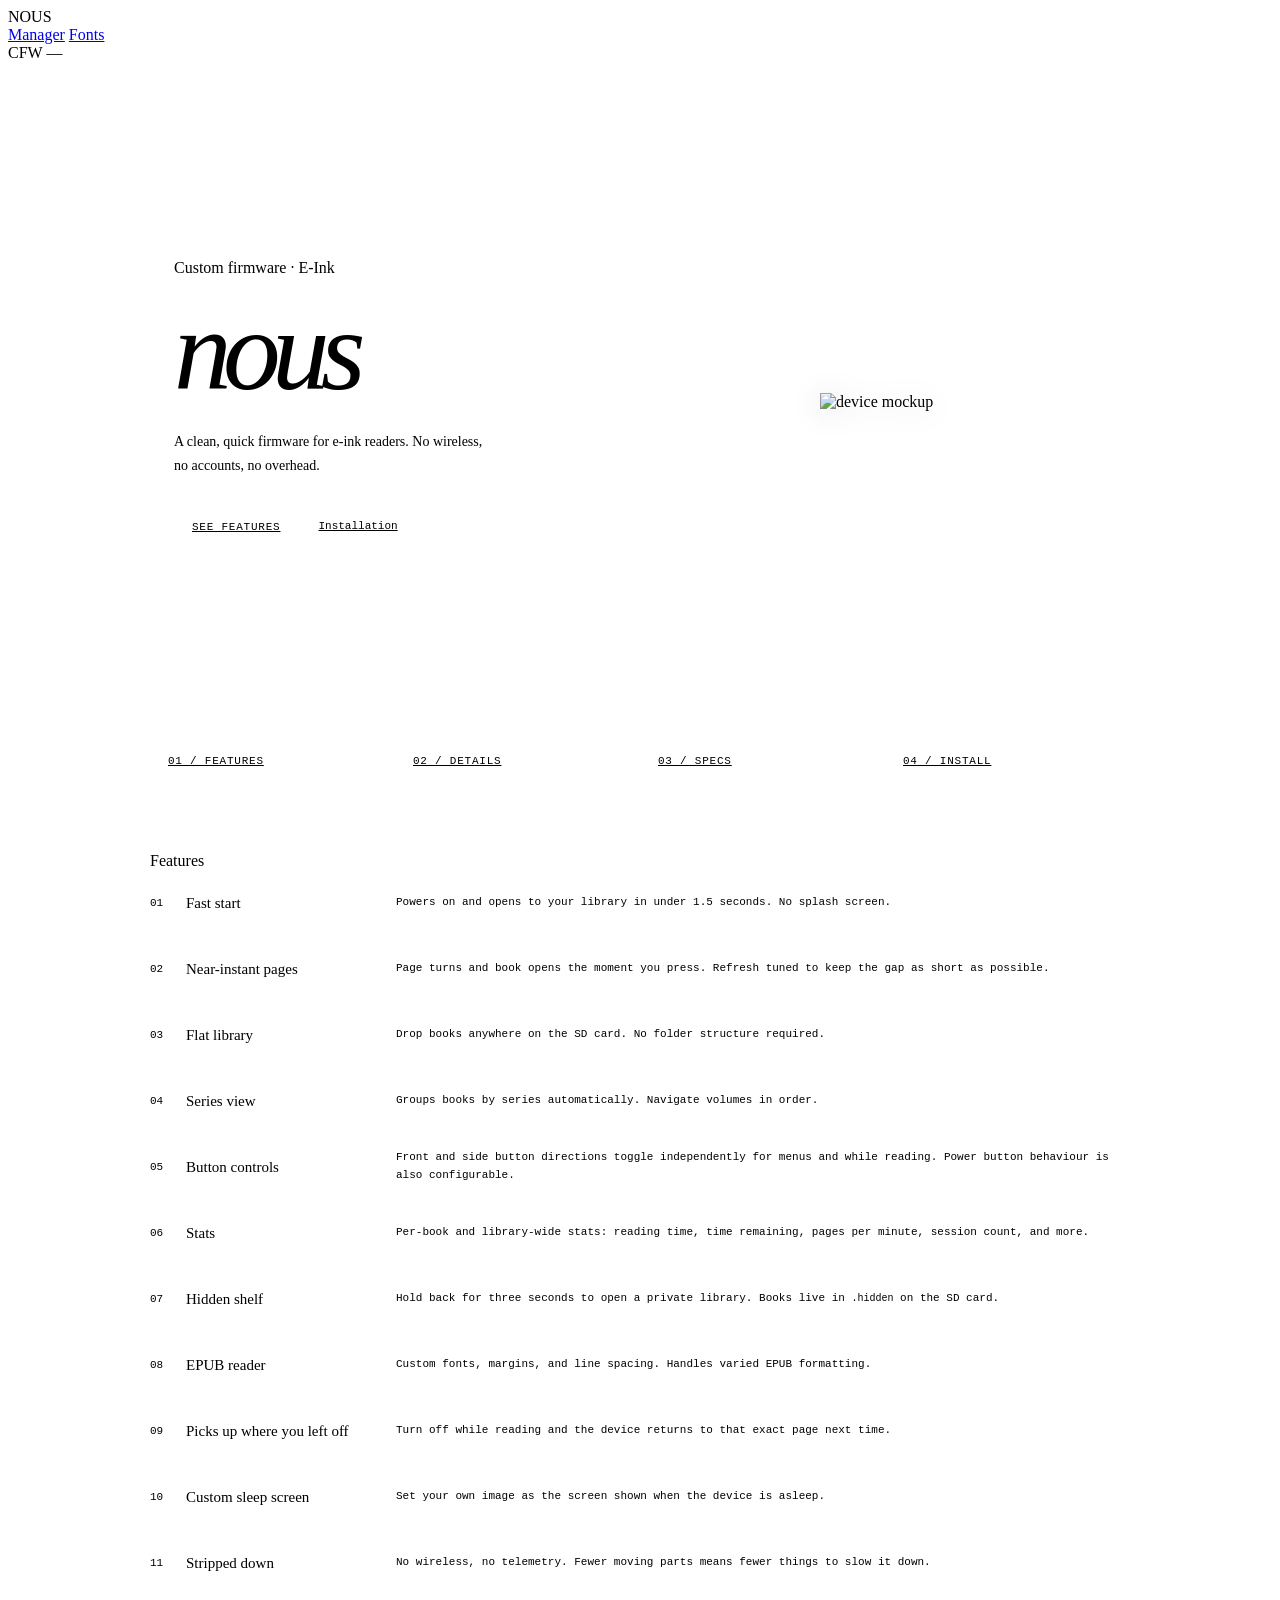
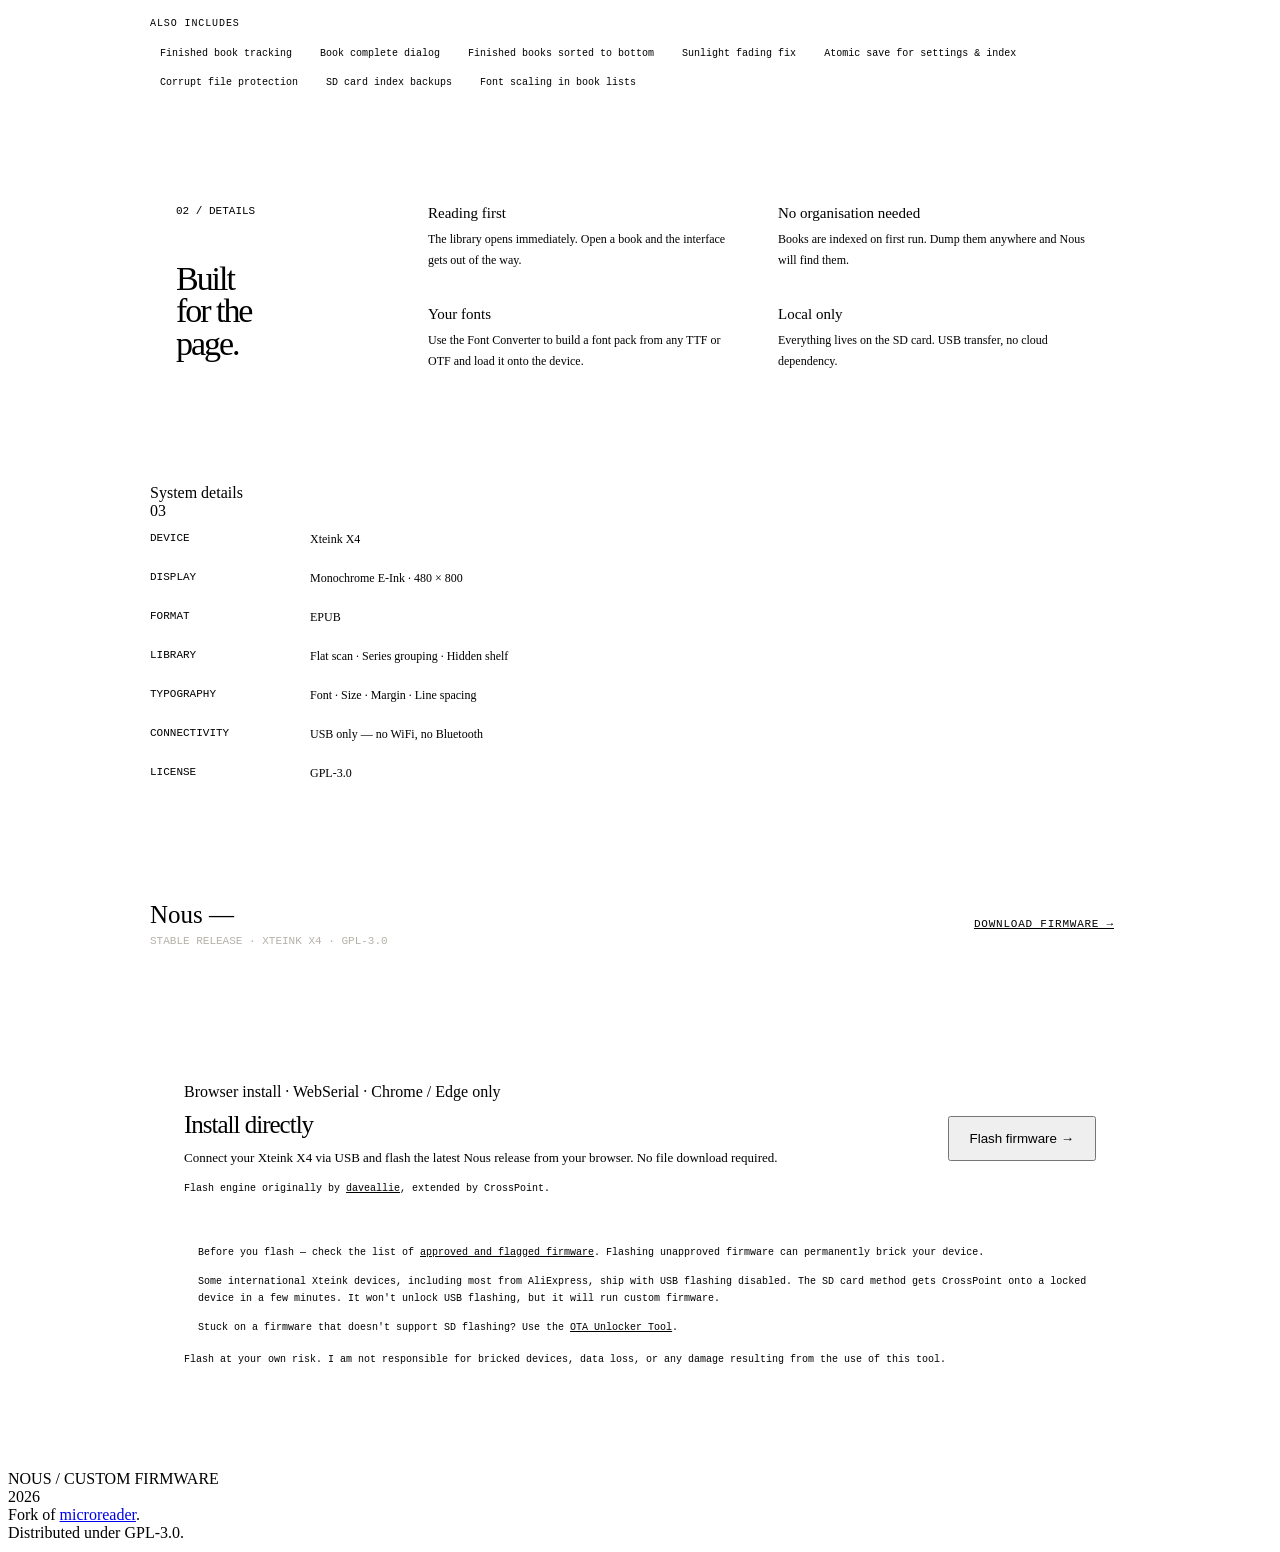
==== commit 274e7753: "fixed deployment" ====
--- a/web/index.html
+++ b/web/index.html
@@ -4,7 +4,7 @@
 <meta charset="UTF-8">
 <meta name="viewport" content="width=device-width, initial-scale=1.0">
 <title>Nous — Custom Firmware</title>
-<link rel="stylesheet" href="/web/css/style.css">
+<link rel="stylesheet" href="/css/style.css">
 <style>
   /* ── Hero ── */
   .hero {
@@ -300,8 +300,8 @@
 <header class="top">
   <span class="wordmark">NOUS</span>
   <nav class="top-nav">
-    <a href="/web/manager">Manager</a>
-    <a href="/web/fonts">Fonts</a>
+    <a href="/manager">Manager</a>
+    <a href="/fonts">Fonts</a>
   </nav>
   <div class="top-right">
     <span>CFW</span>
@@ -327,7 +327,7 @@
     </div>
 
     <div class="reader-wrap">
-      <img src="/images/device.png" alt="device mockup" style="filter:drop-shadow(0 3px 14px rgba(0,0,0,0.14))">
+      <img src="https://raw.githubusercontent.com/unitreign/nous/main/images/device.png" alt="device mockup" style="filter:drop-shadow(0 3px 14px rgba(0,0,0,0.14))">
     </div>
   </section>
 
@@ -601,7 +601,7 @@
     .catch(() => {});
 </script>
 <script type="module">
-  import { runFlash, STEPS } from '/web/js/nous-flasher.js';
+  import { runFlash, STEPS } from '/js/nous-flasher.js';
 
   const flashBtn       = document.getElementById('flash-btn');
   const confirmModal   = document.getElementById('flash-confirm-modal');
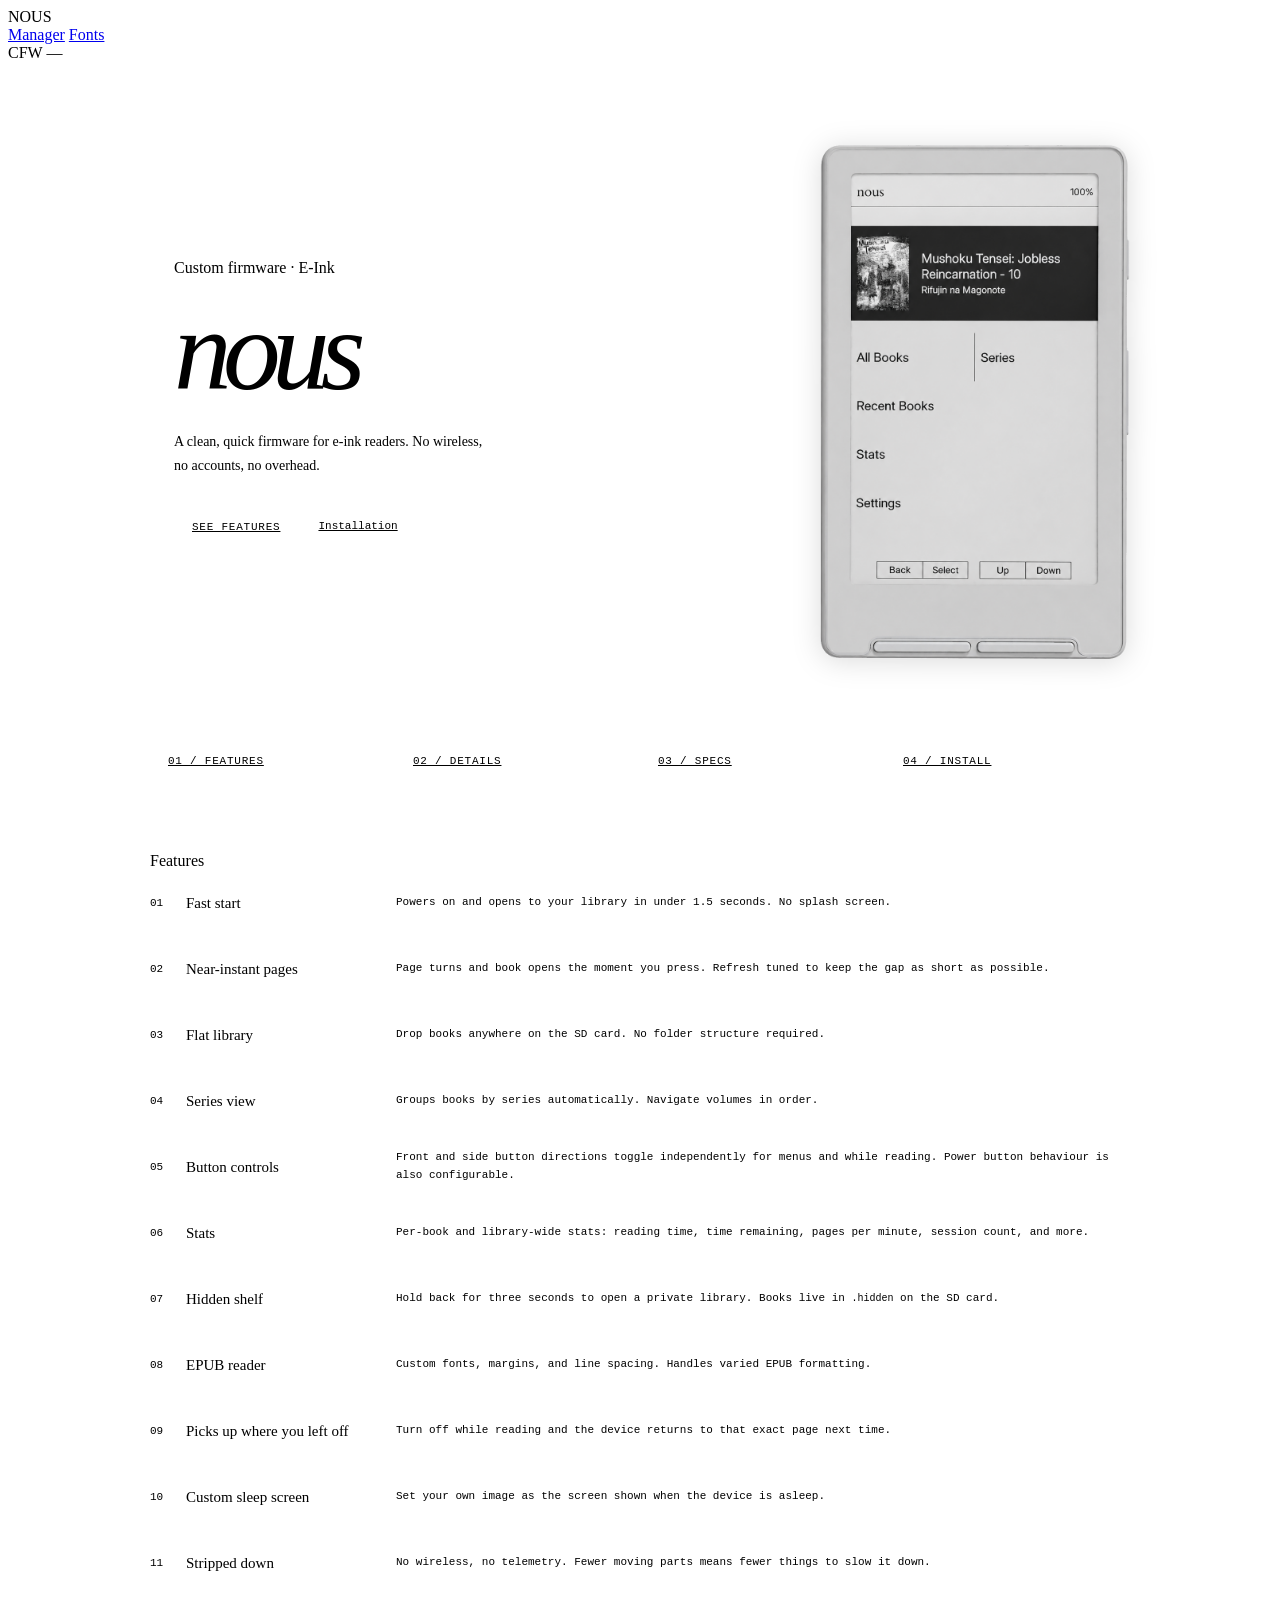
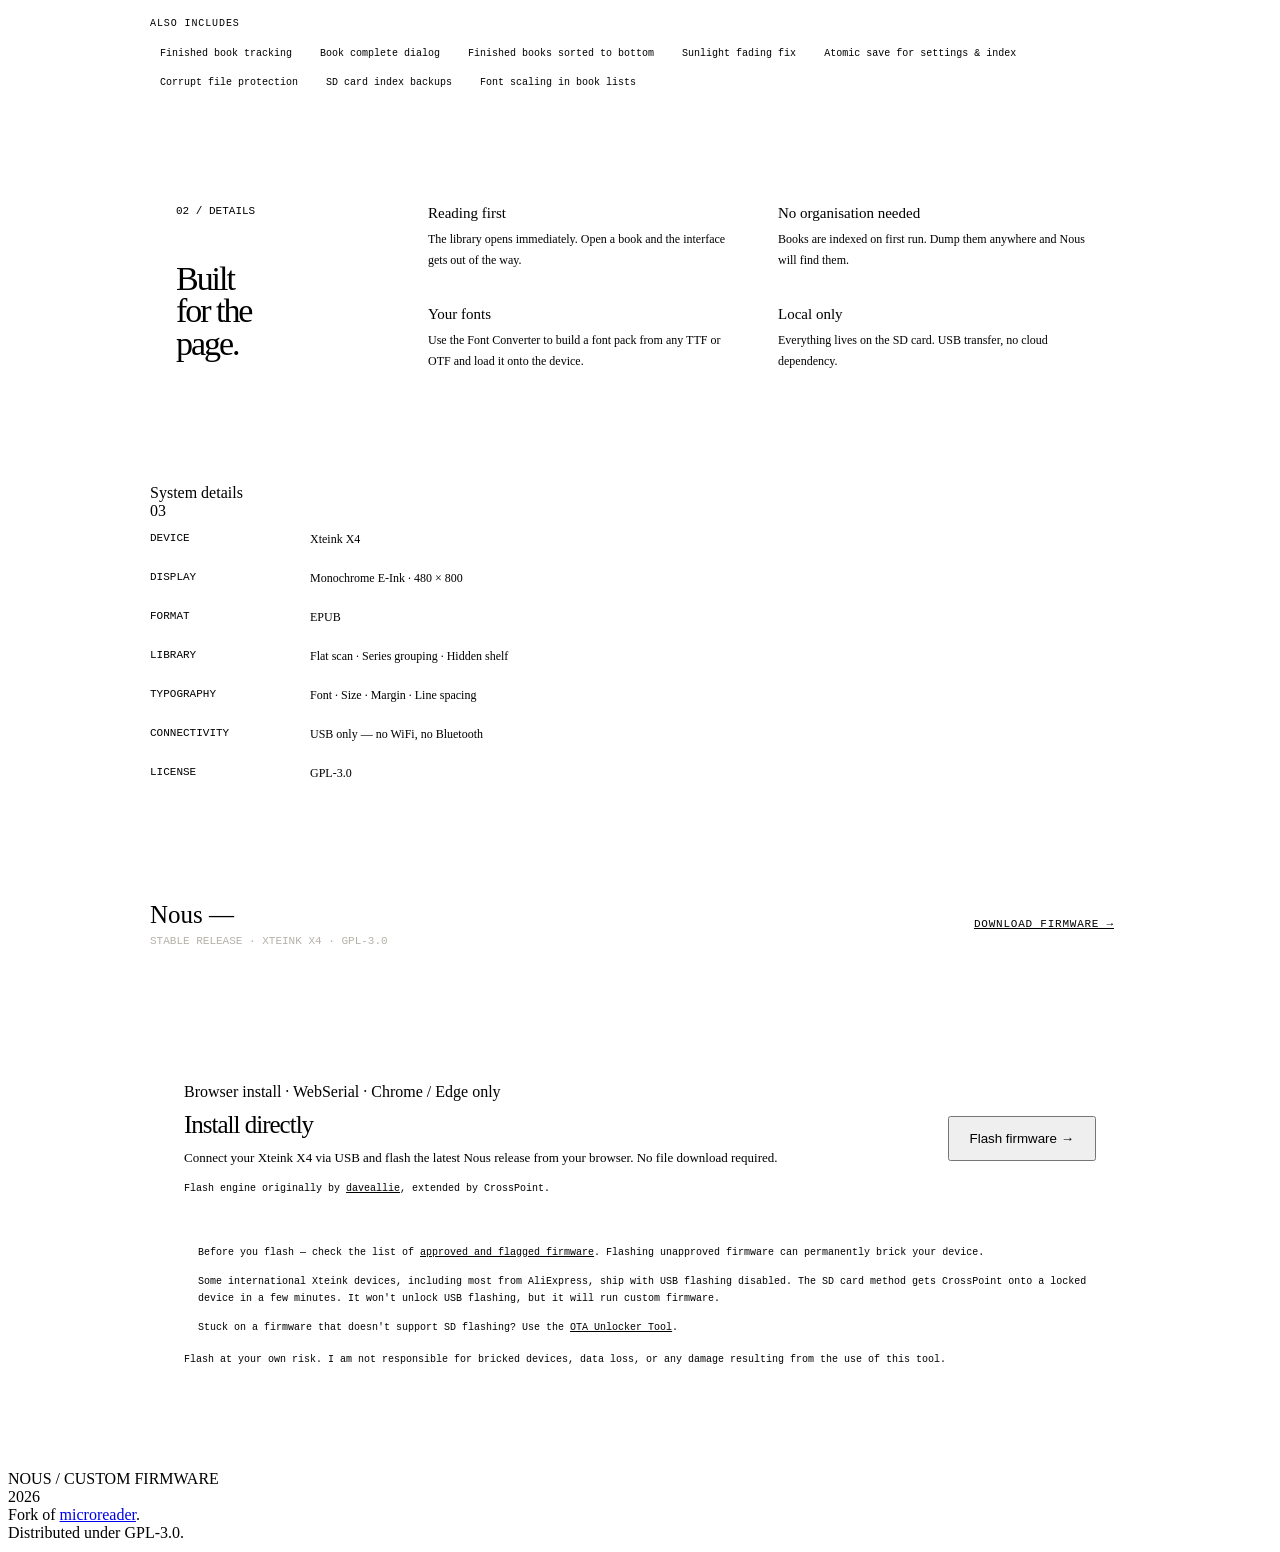
==== commit 2b73645b: "Update index.html" ====
--- a/web/index.html
+++ b/web/index.html
@@ -327,7 +327,7 @@
     </div>
 
     <div class="reader-wrap">
-      <img src="https://raw.githubusercontent.com/unitreign/nous/main/images/device.png" alt="device mockup" style="filter:drop-shadow(0 3px 14px rgba(0,0,0,0.14))">
+      <img src="/images/device.png" alt="device mockup" style="filter:drop-shadow(0 3px 14px rgba(0,0,0,0.14))">
     </div>
   </section>
 
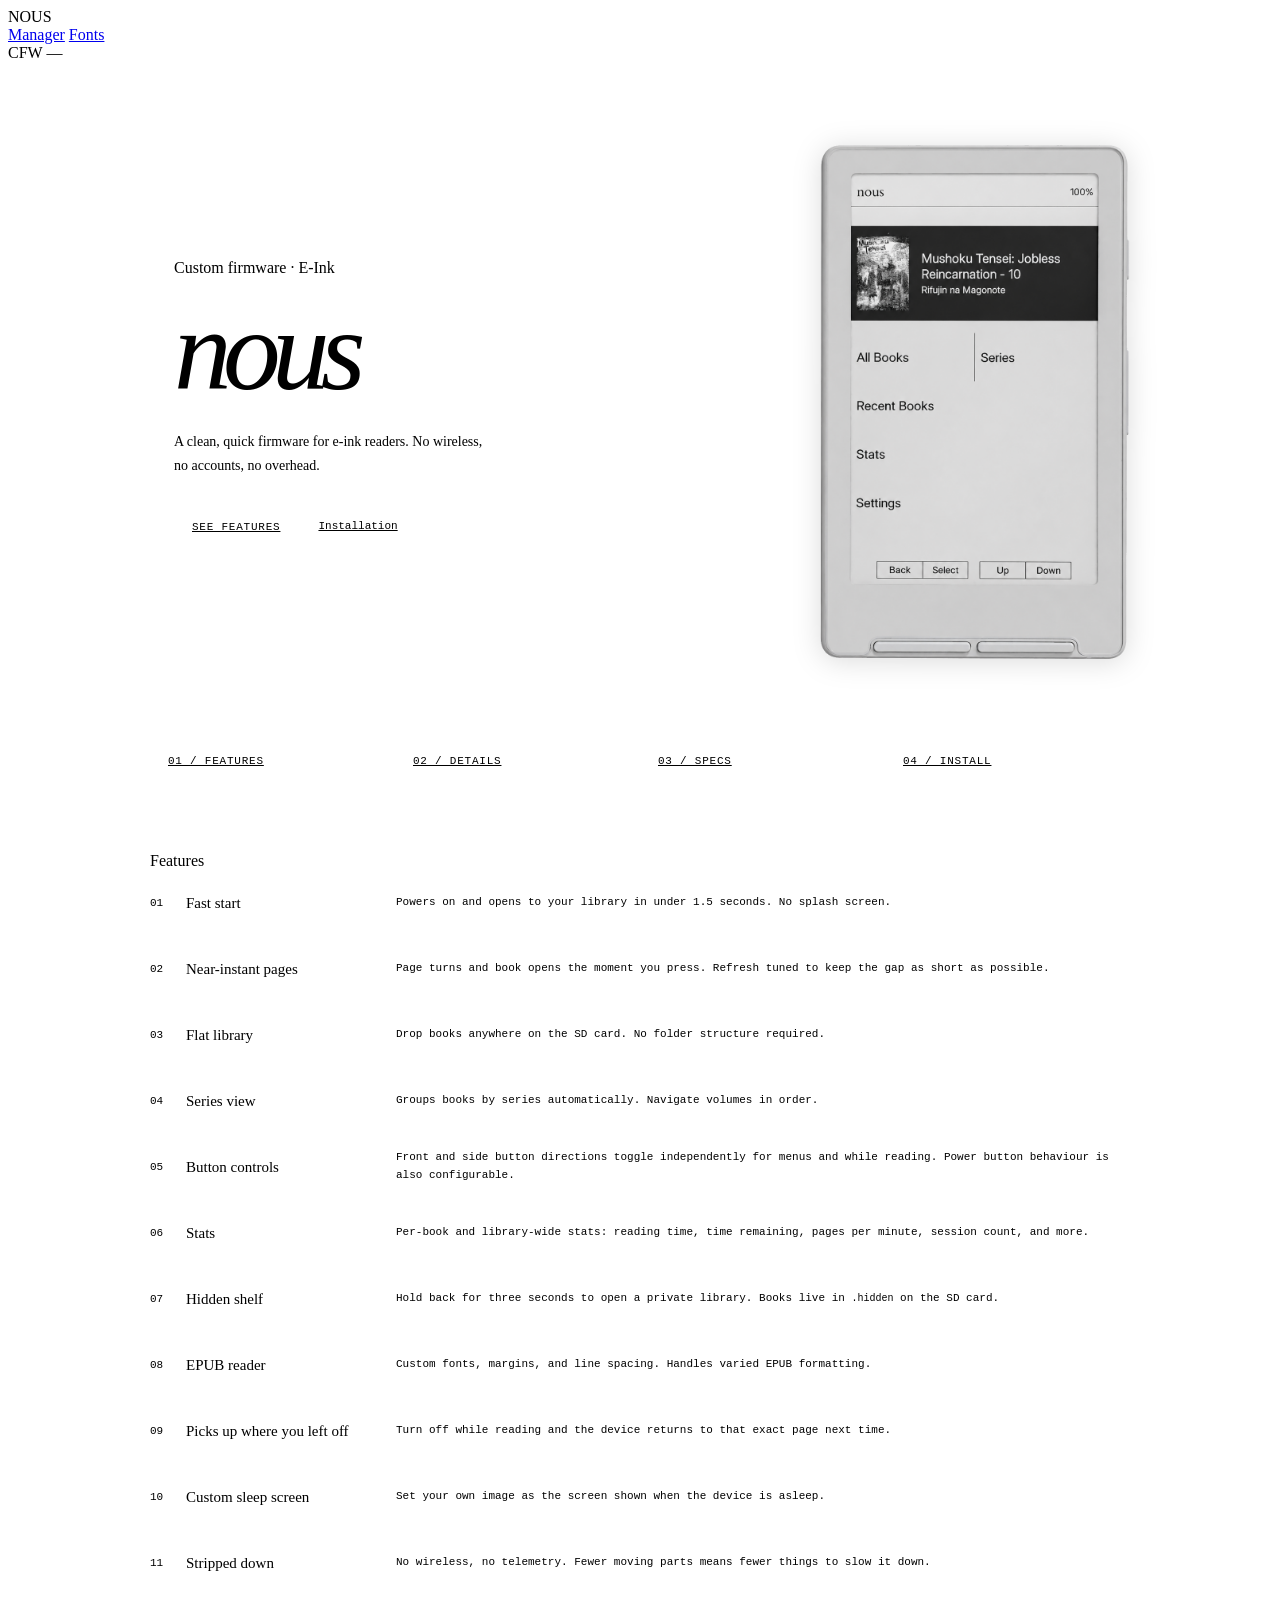
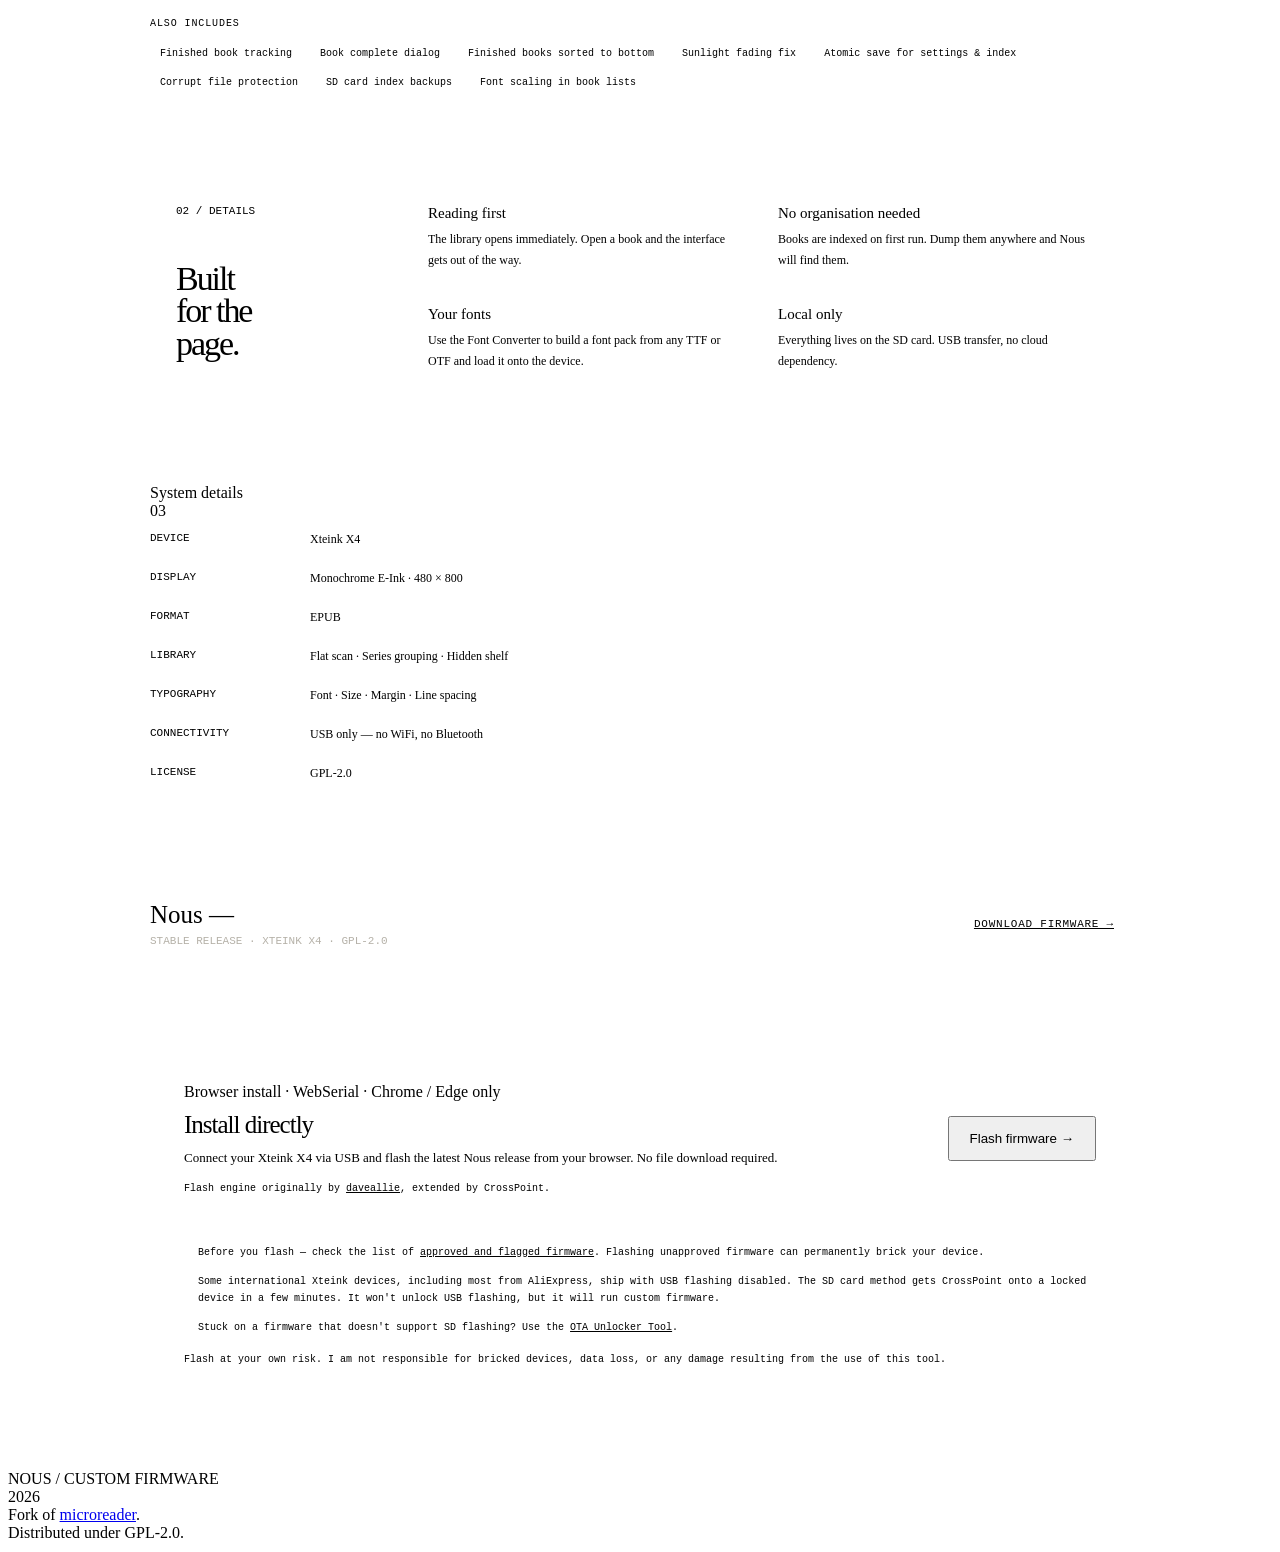
==== commit a76e495c: "license mistake fixed" ====
--- a/web/index.html
+++ b/web/index.html
@@ -327,7 +327,7 @@
     </div>
 
     <div class="reader-wrap">
-      <img src="/images/device.png" alt="device mockup" style="filter:drop-shadow(0 3px 14px rgba(0,0,0,0.14))">
+      <img src="device.png" alt="device mockup" style="filter:drop-shadow(0 3px 14px rgba(0,0,0,0.14))">
     </div>
   </section>
 
@@ -476,7 +476,7 @@
       </div>
       <div class="spec-row">
         <div class="spec-key">License</div>
-        <div class="spec-value">GPL-3.0</div>
+        <div class="spec-value">GPL-2.0</div>
       </div>
     </div>
   </section>
@@ -485,7 +485,7 @@
   <section class="install" id="install">
     <div>
       <h2>Nous <span id="install-version">—</span></h2>
-      <p>STABLE RELEASE · XTEINK X4 · GPL-3.0</p>
+      <p>STABLE RELEASE · XTEINK X4 · GPL-2.0</p>
     </div>
     <a href="https://github.com/unitreign/nous/releases/latest" target="_blank" rel="noopener">
       Download firmware →
@@ -582,7 +582,7 @@
   </div>
   <div class="fork">
     Fork of <a href="https://github.com/CidVonHighwind/microreader" target="_blank" rel="noopener">microreader</a>.<br>
-    Distributed under GPL-3.0.
+    Distributed under GPL-2.0.
   </div>
 </footer>
 
